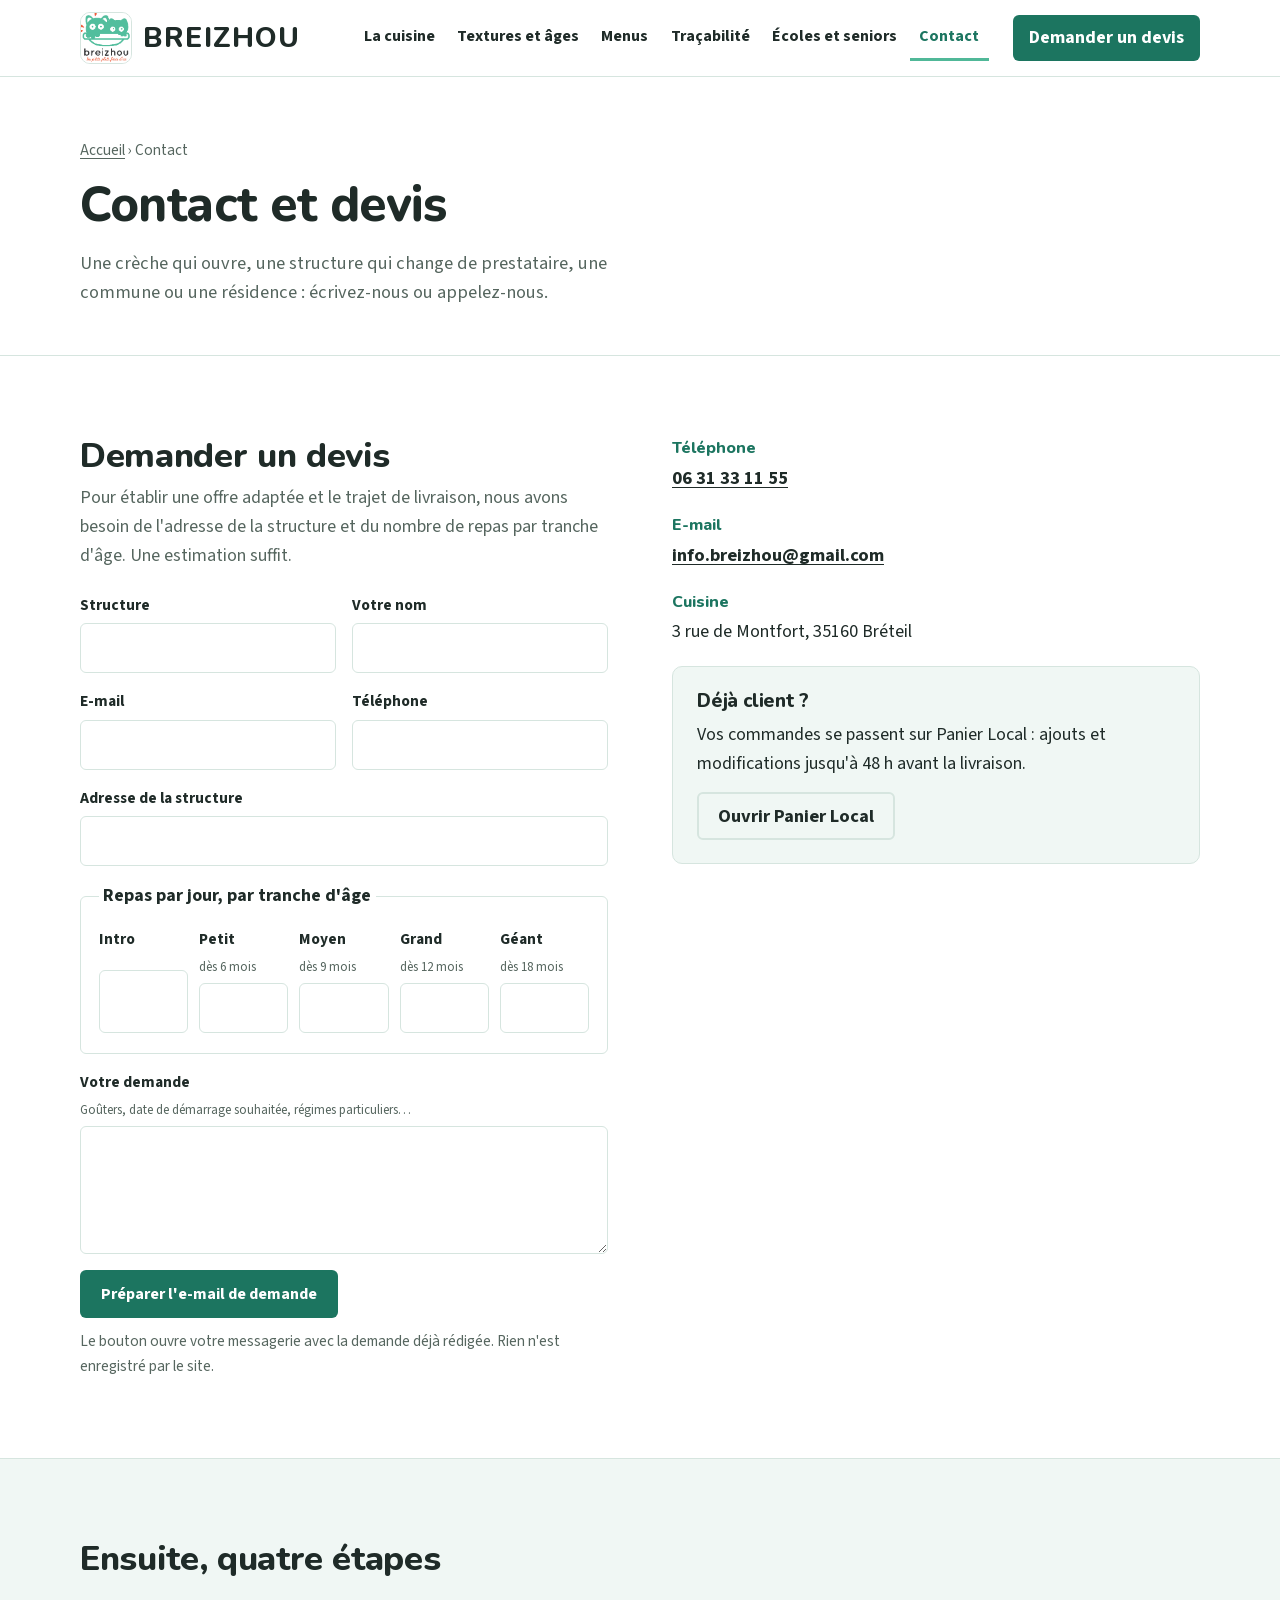
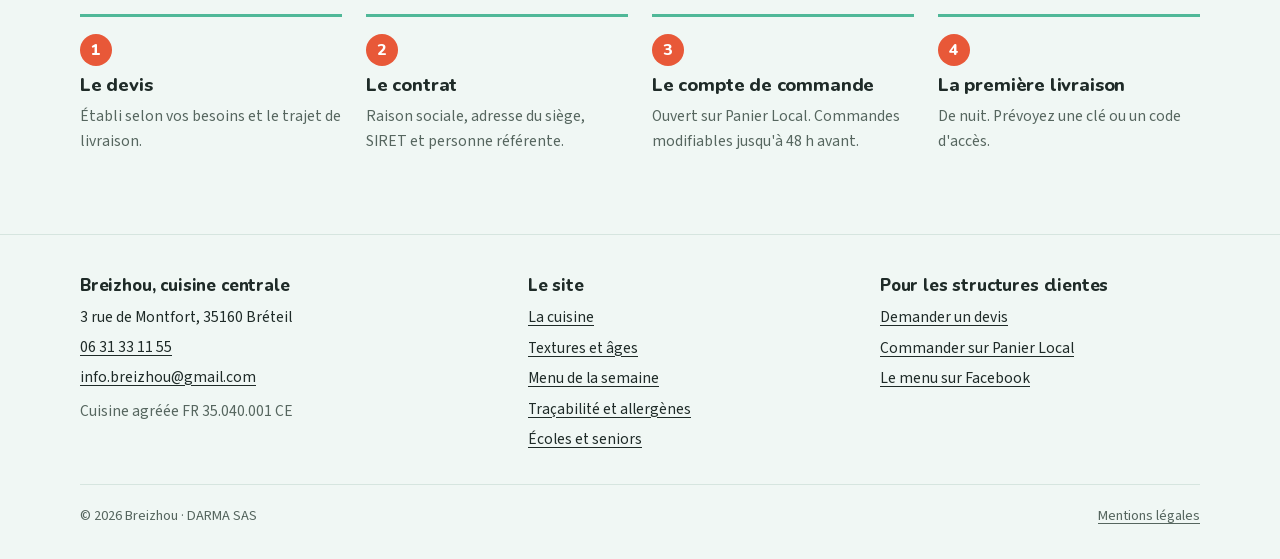
==== contact/index.html @ 09c0223a "Refonte : onglets toujours visibles sur téléphone, aucun lien qui fait défiler la page Consignes de " ====
<!doctype html>
<html lang="fr">
<head>
<meta charset="utf-8">
<meta name="viewport" content="width=device-width, initial-scale=1">
<title>Contact et devis — Breizhou</title>
<meta name="description" content="Demander un devis pour une crèche, une école ou une résidence : 06 31 33 11 55, info.breizhou@gmail.com. Commandes sur Panier Local, jusqu'à 48 h avant la livraison.">
<link rel="canonical" href="https://breizhou.fr/contact/">
<meta property="og:type" content="website">
<meta property="og:site_name" content="Breizhou">
<meta property="og:title" content="Contact et devis — Breizhou">
<meta property="og:description" content="Demander un devis pour une crèche, une école ou une résidence : 06 31 33 11 55, info.breizhou@gmail.com. Commandes sur Panier Local, jusqu'à 48 h avant la livraison.">
<meta property="og:url" content="https://breizhou.fr/contact/">
<meta property="og:locale" content="fr_FR">
<meta name="theme-color" content="#1C7560">
<link rel="icon" href="/assets/logo-breizhou.png">
<link rel="preload" href="/assets/polices/sourcesans3.woff2" as="font" type="font/woff2" crossorigin>
<link rel="preload" href="/assets/polices/nunito.woff2" as="font" type="font/woff2" crossorigin>
<link rel="stylesheet" href="/assets/polices/polices.css">
<link rel="stylesheet" href="/assets/site.css">
<script>document.documentElement.classList.add('js')</script>
<script src="/assets/site.js" defer></script>
</head>
<body>
<a class="lien-evitement" href="#contenu">Aller au contenu</a>

<header class="site-header">
  <div class="wrap nav">
    <a class="marque" href="/" aria-label="Breizhou, accueil">
      <img src="/assets/logo-breizhou.png" width="52" height="52" alt="">
      <span>Breizhou</span>
    </a>
    <nav class="menu-nav" id="menu" aria-label="Pages du site">
      <ul>
          <li class="nav-accueil"><a href="/">Accueil</a></li>
          <li><a href="/la-cuisine/">La cuisine</a></li>
          <li><a href="/textures/">Textures et âges</a></li>
          <li><a href="/menus/">Menus</a></li>
          <li><a href="/tracabilite/">Traçabilité</a></li>
          <li><a href="/ecoles-seniors/">Écoles et seniors</a></li>
          <li><a href="/contact/" aria-current="page">Contact</a></li>
      </ul>
    </nav>
    <a class="btn-devis" href="/contact/">Demander un devis</a>
  </div>
</header>

<main id="contenu" tabindex="-1">
<section class="ouverture-page">
  <div class="wrap">
    <p class="fil"><a href="/">Accueil</a> › Contact</p>
    <h1>Contact et devis</h1>
    <p class="chapeau">Une crèche qui ouvre, une structure qui change de prestataire, une commune ou une résidence : écrivez-nous ou appelez-nous.</p>
  </div>
</section>

<section class="section">
  <div class="wrap">
    <div class="deux-col">
      <div>
        <h2>Demander un devis</h2>
        <p class="doux" style="margin:.5rem 0 1.4rem">Pour établir une offre adaptée et le trajet de livraison, nous avons besoin de l'adresse de la structure et du nombre de repas par tranche d'âge. Une estimation suffit.</p>
        <form class="devis" id="form-devis" novalidate>
          <div class="champs-form">
            <label>Structure<input name="structure" autocomplete="organization" required></label>
            <label>Votre nom<input name="nom" autocomplete="name" required></label>
            <label>E-mail<input name="email" type="email" autocomplete="email" required></label>
            <label>Téléphone<input name="tel" type="tel" autocomplete="tel"></label>
          </div>
          <label>Adresse de la structure<input name="adresse" autocomplete="street-address"></label>
          <fieldset>
            <legend>Repas par jour, par tranche d'âge</legend>
            <div class="ages">
              <label>Intro<input name="intro" inputmode="numeric"></label>
              <label>Petit<small>dès 6 mois</small><input name="petit" inputmode="numeric"></label>
              <label>Moyen<small>dès 9 mois</small><input name="moyen" inputmode="numeric"></label>
              <label>Grand<small>dès 12 mois</small><input name="grand" inputmode="numeric"></label>
              <label>Géant<small>dès 18 mois</small><input name="geant" inputmode="numeric"></label>
            </div>
          </fieldset>
          <label>Votre demande<small>Goûters, date de démarrage souhaitée, régimes particuliers…</small><textarea name="message"></textarea></label>
          <div>
            <button class="btn btn-plein" type="submit">Préparer l'e-mail de demande</button>
            <p class="note" id="note-devis" style="margin-top:.7rem">Le bouton ouvre votre messagerie avec la demande déjà rédigée. Rien n'est enregistré par le site.</p>
          </div>
        </form>
      </div>
      <div class="coordonnees">
        <div><b>Téléphone</b><a href="tel:+33631331155">06 31 33 11 55</a></div>
        <div><b>E-mail</b><a href="mailto:info.breizhou@gmail.com">info.breizhou@gmail.com</a></div>
        <div><b>Cuisine</b><span>3 rue de Montfort, 35160 Bréteil</span></div>
        <div class="encadre">
          <h2 style="font-size:1.2rem">Déjà client ?</h2>
          <p>Vos commandes se passent sur Panier Local : ajouts et modifications jusqu'à 48 h avant la livraison.</p>
          <p style="margin-top:.8rem"><a class="btn btn-trait" href="https://breizhou.panierlocal.org/" rel="noopener">Ouvrir Panier Local</a></p>
        </div>
      </div>
    </div>
  </div>
</section>

<section class="section section-teinte">
  <div class="wrap">
    <div class="tete-section">
      <h2>Ensuite, quatre étapes</h2>
    </div>
    <ol class="etapes">
      <li><h3>Le devis</h3><p>Établi selon vos besoins et le trajet de livraison.</p></li>
      <li><h3>Le contrat</h3><p>Raison sociale, adresse du siège, SIRET et personne référente.</p></li>
      <li><h3>Le compte de commande</h3><p>Ouvert sur Panier Local. Commandes modifiables jusqu'à 48 h avant.</p></li>
      <li><h3>La première livraison</h3><p>De nuit. Prévoyez une clé ou un code d'accès.</p></li>
    </ol>
  </div>
</section>

<script>
  document.getElementById('form-devis').addEventListener('submit', function (e) {
    e.preventDefault();
    var f = new FormData(this), l = [];
    var champs = [['structure', 'Structure'], ['nom', 'Nom'], ['email', 'E-mail'], ['tel', 'Téléphone'], ['adresse', 'Adresse']];
    champs.forEach(function (c) { if (f.get(c[0])) l.push(c[1] + ' : ' + f.get(c[0])); });
    var ages = [['intro', 'Intro'], ['petit', 'Petit'], ['moyen', 'Moyen'], ['grand', 'Grand'], ['geant', 'Géant']]
      .filter(function (a) { return f.get(a[0]); }).map(function (a) { return a[1] + ' ' + f.get(a[0]); });
    if (ages.length) l.push('Repas par jour : ' + ages.join(', '));
    if (f.get('message')) l.push('', f.get('message'));
    var sujet = 'Demande de devis' + (f.get('structure') ? ' : ' + f.get('structure') : '');
    location.href = 'mailto:info.breizhou@gmail.com?subject=' + encodeURIComponent(sujet) + '&body=' + encodeURIComponent(l.join('\n'));
    document.getElementById('note-devis').textContent = 'Votre messagerie s’ouvre. Si rien ne se passe, écrivez à info.breizhou@gmail.com.';
  });
</script>
</main>

<footer class="site-footer">
  <div class="wrap">
    <div class="pied-grille">
      <div>
        <h2>Breizhou, cuisine centrale</h2>
        <address>
          <span>3 rue de Montfort, 35160 Bréteil</span>
          <a href="tel:+33631331155">06 31 33 11 55</a>
          <a href="mailto:info.breizhou@gmail.com">info.breizhou@gmail.com</a>
        </address>
        <p class="doux" style="margin-top:.6rem">Cuisine agréée FR 35.040.001 CE</p>
      </div>
      <div>
        <h2>Le site</h2>
        <ul>
          <li><a href="/la-cuisine/">La cuisine</a></li>
          <li><a href="/textures/">Textures et âges</a></li>
          <li><a href="/menus/">Menu de la semaine</a></li>
          <li><a href="/tracabilite/">Traçabilité et allergènes</a></li>
          <li><a href="/ecoles-seniors/">Écoles et seniors</a></li>
        </ul>
      </div>
      <div>
        <h2>Pour les structures clientes</h2>
        <ul>
          <li><a href="/contact/">Demander un devis</a></li>
          <li><a href="https://breizhou.panierlocal.org/" rel="noopener">Commander sur Panier Local</a></li>
          <li><a href="https://www.facebook.com/BBbreizhou/" rel="noopener">Le menu sur Facebook</a></li>
        </ul>
      </div>
    </div>
    <div class="pied-bas">
      <p>© 2026 Breizhou · DARMA SAS</p>
      <p><a href="/mentions-legales/">Mentions légales</a></p>
    </div>
  </div>
</footer>
</body>
</html>
---- assets/polices/polices.css ----
/* Polices hébergées sur le site (sous-ensemble latin, polices variables) : Source Sans 3 et Nunito, licence SIL Open Font License. Aucun appel à Google au chargement des pages. */
@font-face{font-family:'Source Sans 3';font-style:normal;font-weight:400 700;font-display:swap;src:url(/assets/polices/sourcesans3.woff2) format('woff2');unicode-range:U+0000-00FF, U+0131, U+0152-0153, U+02BB-02BC, U+02C6, U+02DA, U+02DC, U+0304, U+0308, U+0329, U+2000-206F, U+20AC, U+2122, U+2191, U+2193, U+2212, U+2215, U+FEFF, U+FFFD}
@font-face{font-family:'Source Sans 3';font-style:italic;font-weight:400;font-display:swap;src:url(/assets/polices/sourcesans3-italique.woff2) format('woff2');unicode-range:U+0000-00FF, U+0131, U+0152-0153, U+02BB-02BC, U+02C6, U+02DA, U+02DC, U+0304, U+0308, U+0329, U+2000-206F, U+20AC, U+2122, U+2191, U+2193, U+2212, U+2215, U+FEFF, U+FFFD}
@font-face{font-family:'Nunito';font-style:normal;font-weight:700 800;font-display:swap;src:url(/assets/polices/nunito.woff2) format('woff2');unicode-range:U+0000-00FF, U+0131, U+0152-0153, U+02BB-02BC, U+02C6, U+02DA, U+02DC, U+0304, U+0308, U+0329, U+2000-206F, U+20AC, U+2122, U+2191, U+2193, U+2212, U+2215, U+FEFF, U+FFFD}
---- assets/site.css ----
/* breizhou.fr — feuille commune à toutes les pages.
   Couleurs relevées sur le logo : menthe #50B898, anthracite #383838, orange #E85838.
   Titres : Nunito (terminaisons rondes, comme le nom du logo). Texte : Source Sans 3, sobre et
   très lisible (zéros non barrés, utile pour dates et téléphones). */

:root{
  --fond:#FFFFFF;
  --surface:#F0F7F4;
  --surface-2:#E1F1EA;
  --encre:#1F2B28;
  --doux:#56665F;
  --trait:#D6E5DF;
  --menthe:#50B898;
  --menthe-fonce:#1C7560;
  --orange:#E85838;
  --orange-fonce:#B5401F;
  --bouton-fond:#1C7560;
  --bouton-texte:#FFFFFF;
  --bouton-survol:#155C4B;
  --etiquette:#FFFFFF;
  --ombre:0 14px 32px -20px rgba(20,45,38,.45);
  --titre:"Nunito","Trebuchet MS","Segoe UI",sans-serif;
  --texte:"Source Sans 3","Source Sans Pro",-apple-system,"Segoe UI",Roboto,Arial,sans-serif;
  --r:6px;
  --large:1120px;
}
@media (prefers-color-scheme:dark){
  :root:not([data-theme="light"]){
    --fond:#111917;
    --surface:#172320;
    --surface-2:#1E2D28;
    --encre:#E6EFEB;
    --doux:#A2B4AD;
    --trait:#2A3A35;
    --menthe:#50B898;
    --menthe-fonce:#7FD5B9;
    --orange:#F07A5C;
    --orange-fonce:#F49A80;
    --bouton-fond:#50B898;
    --bouton-texte:#0C1915;
    --bouton-survol:#6CC9AB;
    --etiquette:#FBFBF8;
    --ombre:0 14px 32px -20px rgba(0,0,0,.8);
  }
}
:root[data-theme="dark"]{
  --fond:#111917;
  --surface:#172320;
  --surface-2:#1E2D28;
  --encre:#E6EFEB;
  --doux:#A2B4AD;
  --trait:#2A3A35;
  --menthe:#50B898;
  --menthe-fonce:#7FD5B9;
  --orange:#F07A5C;
  --orange-fonce:#F49A80;
  --bouton-fond:#50B898;
  --bouton-texte:#0C1915;
  --bouton-survol:#6CC9AB;
  --etiquette:#FBFBF8;
  --ombre:0 14px 32px -20px rgba(0,0,0,.8);
}

/* ---------- base ---------- */
*,*::before,*::after{box-sizing:border-box}
html{-webkit-text-size-adjust:100%}
body{margin:0;background:var(--fond);color:var(--encre);font-family:var(--texte);font-size:1.125rem;line-height:1.6}
img{max-width:100%;display:block}
a{color:var(--menthe-fonce);text-underline-offset:.18em;text-decoration-thickness:1px}
a:hover{text-decoration-thickness:2px}
:focus-visible{outline:3px solid var(--orange);outline-offset:3px;border-radius:3px}
@media (prefers-reduced-motion:reduce){*{transition:none!important;animation:none!important;scroll-behavior:auto!important}}
h1,h2,h3{font-family:var(--titre);font-weight:800;line-height:1.15;letter-spacing:-.01em;margin:0;text-wrap:balance;color:var(--encre)}
h1{font-size:clamp(2rem,4.2vw,3.05rem)}
h2{font-size:clamp(1.55rem,2.8vw,2.15rem)}
h3{font-size:1.2rem}
p{margin:0}
.wrap{width:min(var(--large),calc(100% - 2.5rem));margin-inline:auto}
.prose{max-width:64ch}
.prose > * + *{margin-top:1em}
.doux{color:var(--doux)}
.sr{position:absolute;width:1px;height:1px;overflow:hidden;clip:rect(0 0 0 0);white-space:nowrap}
.lien-evitement{position:absolute;left:1rem;top:-3rem;background:var(--encre);color:var(--fond);padding:.5rem .8rem;border-radius:var(--r);z-index:30}
.lien-evitement:focus{top:.6rem}

/* ---------- boutons : angles doux, pas de pilule ---------- */
.btn{display:inline-flex;align-items:center;justify-content:center;gap:.5rem;min-height:48px;padding:.7rem 1.2rem;border-radius:var(--r);font-family:var(--texte);font-weight:700;font-size:1rem;line-height:1.2;text-decoration:none;border:2px solid transparent;cursor:pointer;transition:background .15s ease,border-color .15s ease}
.btn-plein{background:var(--bouton-fond);color:var(--bouton-texte)}
.btn-plein:hover{background:var(--bouton-survol)}
.btn-trait{background:transparent;color:var(--encre);border-color:var(--trait)}
.btn-trait:hover{border-color:var(--encre)}
.actions{display:flex;flex-wrap:wrap;gap:.8rem}

/* ---------- en-tête ---------- */
.site-header{position:sticky;top:0;z-index:20;background:var(--fond);border-bottom:1px solid var(--trait)}
.nav{display:flex;align-items:center;gap:1.5rem;min-height:76px}
.marque{display:flex;align-items:center;gap:.7rem;text-decoration:none;color:var(--encre);flex-shrink:0}
.marque img{width:52px;height:52px;border-radius:10px;background:#fff;border:1px solid var(--trait)}
.marque span{font-family:var(--titre);font-weight:800;font-size:1.75rem;letter-spacing:.04em;text-transform:uppercase}
.menu-nav{margin-left:auto;min-width:0}
.menu-nav ul{list-style:none;margin:0;padding:0;display:flex;align-items:center;gap:.2rem}
.menu-nav a{display:block;padding:.55rem .6rem;text-decoration:none;color:var(--encre);font-weight:700;font-size:1rem;border-bottom:3px solid transparent;white-space:nowrap}
.menu-nav a:hover{color:var(--menthe-fonce)}
.menu-nav a[aria-current="page"]{color:var(--menthe-fonce);border-bottom-color:var(--menthe)}
.menu-nav .nav-accueil{display:none}
.btn-devis{flex-shrink:0;display:inline-flex;align-items:center;min-height:44px;padding:.55rem 1rem;border-radius:var(--r);background:var(--bouton-fond);color:var(--bouton-texte);font-weight:700;text-decoration:none;white-space:nowrap}
.btn-devis:hover{background:var(--bouton-survol)}

/* Téléphone et tablette : onglets toujours visibles sous l'en-tête, qu'on fait glisser du doigt
   (consigne de Gaëtan, 27/09). Pas de bouton « Menu », pas de panneau qui s'ouvre. */
@media (max-width:1180px){
  .nav{display:grid;grid-template-columns:minmax(0,1fr) auto;justify-content:space-between;align-items:center;gap:0 .8rem;min-height:0;padding-top:.6rem}
  .marque{gap:.5rem;min-width:0}
  .marque img{width:40px;height:40px}
  .marque span{font-size:clamp(1.1rem,5.2vw,1.45rem)}
  .btn-devis{justify-self:end;min-height:40px;padding:.4rem .7rem;font-size:clamp(.85rem,3.9vw,.95rem)}
  .menu-nav{grid-column:1/-1;grid-row:2;margin:.5rem 0 0;position:relative;contain:inline-size}
  .menu-nav ul{gap:0;overflow-x:auto;overscroll-behavior-x:contain;scroll-snap-type:x proximity;scrollbar-width:none;-webkit-overflow-scrolling:touch;margin:0 -1.25rem;padding:0 1.25rem;
    -webkit-mask-image:linear-gradient(90deg,transparent 0,#000 1.25rem,#000 calc(100% - 2.5rem),transparent 100%);mask-image:linear-gradient(90deg,transparent 0,#000 1.25rem,#000 calc(100% - 2.5rem),transparent 100%)}
  .menu-nav ul::-webkit-scrollbar{display:none}
  .menu-nav li{scroll-snap-align:start;flex-shrink:0}
  .menu-nav .nav-accueil{display:block}
  .menu-nav a{padding:.7rem .85rem .6rem;font-size:1rem}
  .menu-nav a[aria-current="page"]{background:var(--surface-2);border-radius:var(--r) var(--r) 0 0}
}
@media (max-width:340px){
  .marque span{display:none}
}

/* ---------- sections ---------- */
main{display:block}
.section{padding-block:clamp(3rem,6.5vw,5rem)}
.section + .section{border-top:1px solid var(--trait)}
.section-teinte{background:var(--surface)}
.tete-section{display:grid;gap:.8rem;margin-bottom:2.2rem;max-width:66ch}
.tete-section p{color:var(--doux);font-size:1.1rem}
.chapeau{font-size:1.15rem;color:var(--doux);max-width:60ch}

/* ---------- ouverture de page ---------- */
.ouverture{padding-block:clamp(2.6rem,6vw,4.5rem) clamp(2.4rem,5vw,3.8rem)}
.ouverture-grille{display:grid;grid-template-columns:minmax(0,1.1fr) minmax(0,.9fr);gap:clamp(2rem,5vw,4rem);align-items:center}
@media (max-width:900px){.ouverture-grille{grid-template-columns:minmax(0,1fr)}}
.ouverture h1 + p{margin-top:1.1rem}
.ouverture .actions{margin-top:1.8rem}
.fil{font-size:.95rem;color:var(--doux);margin-bottom:.9rem}
.fil a{color:var(--doux)}

/* ---------- l'essentiel (fiche pratique) ---------- */
.essentiel{background:var(--surface);border-block:1px solid var(--trait)}
.essentiel dl{margin:0;display:grid;grid-template-columns:repeat(5,1fr)}
.essentiel dl > div{padding:1.5rem 1.3rem 1.6rem;border-left:1px solid var(--trait)}
.essentiel dl > div:first-child{border-left:0;padding-left:0}
.essentiel dt{font-family:var(--titre);font-weight:800;font-size:1.1rem;color:var(--menthe-fonce);margin-bottom:.35rem}
.essentiel dd{margin:0;font-size:.98rem;line-height:1.5}
@media (max-width:1000px){
  .essentiel dl{grid-template-columns:repeat(2,1fr)}
  .essentiel dl > div{border-left:0;border-top:1px solid var(--trait);padding-left:0;padding-right:1.2rem}
  .essentiel dl > div:nth-child(-n+2){border-top:0}
}
@media (max-width:560px){
  .essentiel dl{grid-template-columns:1fr}
  .essentiel dl > div:nth-child(2){border-top:1px solid var(--trait)}
}

/* ---------- étapes (une vraie suite : l'ordre compte) ---------- */
.etapes{list-style:none;margin:0;padding:0;display:grid;grid-template-columns:repeat(4,1fr);gap:1.5rem;counter-reset:etape}
@media (max-width:980px){.etapes{grid-template-columns:repeat(2,1fr)}}
@media (max-width:560px){.etapes{grid-template-columns:1fr}}
.etapes li{counter-increment:etape;display:grid;gap:.5rem;align-content:start;padding-top:1.1rem;border-top:3px solid var(--menthe)}
.etapes li::before{content:counter(etape);font-family:var(--titre);font-weight:800;font-size:1rem;width:2rem;height:2rem;display:grid;place-items:center;border-radius:50%;background:var(--orange);color:#fff}
.etapes h3{font-size:1.15rem}
.etapes p{color:var(--doux);font-size:.98rem}
.apres-etapes{margin-top:2rem}

/* ---------- étiquette de traçabilité (66,05 × 36 mm) ----------
   Les tailles de texte suivent la largeur de l'étiquette (unités cqi) : elle garde ses
   proportions réelles quelle que soit la place qu'on lui donne. */
.etiquette-scene{display:grid;justify-items:center;gap:.9rem;margin:0;min-width:0}
.etiquette-scene figcaption{font-size:.95rem;color:var(--doux);text-align:center;max-width:40ch}
.etiquette{container-type:inline-size;width:100%;max-width:560px;aspect-ratio:66.05/36;background:var(--etiquette);color:#161616;border:1px solid #cfc9bd;border-radius:3px;box-shadow:var(--ombre);padding:3.2% 3.8%;display:grid;grid-template-rows:auto 1fr auto;font-family:var(--texte);font-variant-numeric:tabular-nums;line-height:1.28}
.etiquette .e-client{font-weight:700;font-size:3.3cqi;color:#1D4ED8}
.etiquette .e-plat{font-weight:700;font-size:4.9cqi;line-height:1.15;margin-top:.6cqi}
.etiquette .e-ligne{font-size:3.3cqi;margin-top:1cqi}
.etiquette .e-ligne b{color:#B91C1C}
.etiquette .e-pied{display:grid;grid-template-columns:1fr auto;align-items:end;gap:2.5cqi;font-size:3.1cqi}
.etiquette .e-estampille{border:.45cqi solid #161616;border-radius:50%;padding:1cqi 2.8cqi;font-size:2.7cqi;font-weight:700;text-align:center;line-height:1.1;white-space:nowrap}

/* ---------- photos : emplacement neutre tant que la vraie photo n'est pas déposée ---------- */
.photo{margin:0;border-radius:10px;overflow:hidden;background:var(--surface-2);aspect-ratio:4/3}
.photo img{width:100%;height:100%;object-fit:cover}
.photo-attente{display:grid;place-items:end start;padding:1rem 1.1rem;border:1px dashed var(--trait);background:repeating-linear-gradient(135deg,var(--surface) 0 14px,var(--surface-2) 14px 28px)}
.photo-attente span{font-size:.9rem;color:var(--doux);background:var(--fond);border-radius:4px;padding:.25rem .55rem}
.photo.large{aspect-ratio:16/9}
.photo.carree{aspect-ratio:1}

/* ---------- haut de l'accueil : photo de la cuisine + étiquette posée dessus ---------- */
.visuel{position:relative;padding-bottom:22%}
.visuel .photo{aspect-ratio:5/4}
.visuel .etiquette-scene{position:absolute;left:-6%;right:6%;bottom:0}
.visuel .etiquette-scene figcaption{display:none}
.visuel-legende{margin-top:.9rem;font-size:.95rem;color:var(--doux)}
@media (max-width:900px){
  .visuel{padding-bottom:0}
  .visuel .etiquette-scene{position:relative;left:auto;right:auto;margin:-18% 4% 0}
}

/* ---------- encart menu (accueil) ---------- */
.encart-menu{display:grid;grid-template-columns:.8fr 1.2fr;border:1px solid var(--trait);border-radius:10px;overflow:hidden;background:var(--fond)}
@media (max-width:820px){.encart-menu{grid-template-columns:1fr}}
.encart-menu .em-date{background:var(--surface-2);padding:1.6rem 1.7rem;display:grid;align-content:space-between;gap:1.2rem}
.encart-menu .em-jour{font-family:var(--titre);font-weight:800;font-size:clamp(1.5rem,2.6vw,2rem);line-height:1.1;color:var(--encre)}
.encart-menu .em-sous{font-size:.95rem;color:var(--doux)}
.encart-menu .em-plats{padding:1.6rem 1.7rem;display:grid;gap:.6rem;align-content:start}
.encart-menu .em-plats h3{font-size:1rem;color:var(--doux);font-family:var(--texte);font-weight:700}
.encart-menu ul{margin:0;padding:0;list-style:none;display:grid;gap:.35rem;font-family:var(--titre);font-weight:700;font-size:1.12rem}
.encart-menu .em-lien{margin-top:.8rem}
.veggie{display:inline-block;vertical-align:middle;font-family:var(--texte);font-size:.78rem;font-weight:700;background:var(--menthe);color:#0C1915;border-radius:4px;padding:.12rem .45rem;margin-left:.45rem;letter-spacing:0}

/* ---------- liste de garanties ---------- */
.garanties{list-style:none;margin:0;padding:0;display:grid;grid-template-columns:repeat(2,1fr);gap:1.4rem 2.5rem}
@media (max-width:760px){.garanties{grid-template-columns:1fr}}
.garanties li{display:grid;grid-template-columns:auto 1fr;gap:.9rem;align-items:start}
.garanties li::before{content:"";width:11px;height:11px;margin-top:.5rem;border-radius:2px;background:var(--menthe)}
.garanties b{display:block;font-family:var(--titre);font-weight:800;font-size:1.1rem;margin-bottom:.15rem}
.garanties span{color:var(--doux)}

/* ---------- renvois vers les autres pages ---------- */
.renvois{display:grid;grid-template-columns:repeat(3,1fr);border-top:1px solid var(--trait)}
@media (max-width:820px){.renvois{grid-template-columns:1fr}}
.renvois a{display:grid;gap:.4rem;padding:1.4rem 1.4rem 1.5rem 0;text-decoration:none;color:var(--encre);border-bottom:1px solid var(--trait)}
.renvois a + a{padding-left:1.4rem;border-left:1px solid var(--trait)}
@media (max-width:820px){.renvois a + a{padding-left:0;border-left:0}}
.renvois b{font-family:var(--titre);font-weight:800;font-size:1.2rem;color:var(--menthe-fonce)}
.renvois span{color:var(--doux);font-size:.98rem}
.renvois a:hover b{text-decoration:underline;text-underline-offset:.18em}

/* ---------- pied de page ---------- */
.site-footer{background:var(--surface);border-top:1px solid var(--trait);padding-block:2.6rem 2rem;font-size:.97rem}
.pied-grille{display:grid;grid-template-columns:1.3fr 1fr 1fr;gap:2rem}
@media (max-width:820px){.pied-grille{grid-template-columns:1fr}}
.site-footer h2{font-size:1.05rem;margin-bottom:.6rem}
.site-footer ul{list-style:none;margin:0;padding:0;display:grid;gap:.35rem}
.site-footer a{color:var(--encre)}
.site-footer address{font-style:normal;display:grid;gap:.3rem}
.pied-bas{margin-top:2rem;padding-top:1.2rem;border-top:1px solid var(--trait);display:flex;flex-wrap:wrap;justify-content:space-between;gap:.8rem;color:var(--doux);font-size:.9rem}
.pied-bas a{color:var(--doux)}

/* ================= pages intérieures ================= */
.ouverture-page{padding-block:clamp(2.4rem,5vw,3.8rem) clamp(2rem,4vw,3rem);border-bottom:1px solid var(--trait)}
.ouverture-page h1 + p{margin-top:1rem}
.ouverture-page .ouverture-grille{align-items:start}
.deux-col{display:grid;grid-template-columns:minmax(0,1fr) minmax(0,1fr);gap:clamp(2rem,5vw,4rem);align-items:start}
.deux-col.inverse > :first-child{order:2}
@media (max-width:860px){.deux-col{grid-template-columns:minmax(0,1fr)}.deux-col.inverse > :first-child{order:0}}
.bloc + .bloc{margin-top:clamp(2.5rem,5vw,4rem)}
.deux-col > .bloc + .bloc{margin-top:0}
@media (max-width:860px){.deux-col > .bloc + .bloc{margin-top:clamp(2rem,5vw,3rem)}}
.bloc h2{margin-bottom:.9rem}
.liste-simple{margin:1rem 0 0;padding-left:1.2rem;display:grid;gap:.45rem}
.note{font-size:.95rem;color:var(--doux)}
.encadre{background:var(--surface);border:1px solid var(--trait);border-radius:10px;padding:1.4rem 1.5rem}
.encadre h2,.encadre h3{margin-bottom:.6rem}

/* ---------- textures : des cercles (demande de Gaëtan, 09/09) ---------- */
.textures{list-style:none;margin:0;padding:0;display:grid;grid-template-columns:repeat(5,minmax(0,1fr));gap:1.2rem;align-items:start}
@media (max-width:1100px){.textures{grid-template-columns:repeat(3,minmax(0,1fr))}}
@media (max-width:680px){.textures{grid-template-columns:repeat(2,minmax(0,1fr));gap:.8rem}}
.tex{aspect-ratio:1;border-radius:50%;padding:12% 10%;display:flex;flex-direction:column;align-items:center;justify-content:center;gap:.3rem;text-align:center;background:var(--surface);border:1px solid var(--trait)}
.tex:nth-child(even){background:var(--surface-2)}
.tex .age{font-size:.9rem;font-weight:700;color:var(--orange-fonce)}
.tex h3{font-size:1.3rem;color:var(--menthe-fonce)}
.tex p{font-size:.9rem;line-height:1.3;color:var(--doux)}
@media (max-width:680px){.tex p{display:none}.tex h3{font-size:1.1rem}}
.textures-detail{display:grid;gap:0;margin-top:2.5rem;border-top:1px solid var(--trait)}
.textures-detail > div{display:grid;grid-template-columns:12rem minmax(0,1fr) minmax(0,1fr);gap:1.5rem;padding:1.3rem 0;border-bottom:1px solid var(--trait)}
@media (max-width:820px){.textures-detail > div{grid-template-columns:minmax(0,1fr);gap:.5rem}}
.textures-detail h3{font-size:1.15rem}
.textures-detail h3 small{display:block;font-family:var(--texte);font-weight:400;font-size:.95rem;color:var(--doux);margin-top:.15rem}
.textures-detail .exemple{font-size:.97rem}
.textures-detail .exemple b{display:block;font-size:.85rem;color:var(--doux);font-weight:600;margin-bottom:.2rem}

/* ---------- page Menus ---------- */
.jour{display:grid;grid-template-columns:minmax(0,.8fr) minmax(0,1.2fr);border:1px solid var(--trait);border-radius:10px;overflow:hidden;background:var(--fond)}
@media (max-width:820px){.jour{grid-template-columns:minmax(0,1fr)}}
.jour-date{background:var(--surface-2);padding:clamp(1.5rem,3vw,2.2rem);display:grid;align-content:space-between;gap:1.4rem}
.jour-date .jd,.jour-vide .jd{font-family:var(--titre);font-weight:800;font-size:clamp(1.8rem,3.6vw,2.6rem);line-height:1.08;color:var(--encre);text-wrap:balance}
.jour-date .jt,.jour-vide .jt{font-size:.97rem;color:var(--doux)}
.jour-date .jt b{color:var(--encre)}
.jour-vide{grid-column:1/-1;padding:clamp(1.6rem,3vw,2.4rem);display:grid;gap:.6rem;background:var(--surface-2)}
.jour-list{margin:0;padding:clamp(1.5rem,3vw,2.2rem);display:grid;gap:.85rem}
.jour-list > div{display:grid;grid-template-columns:8.5rem minmax(0,1fr);gap:1rem;align-items:start;padding-bottom:.85rem;border-bottom:1px solid var(--trait)}
.jour-list > div:last-child{border-bottom:0;padding-bottom:0}
.jour-list dt{font-family:var(--titre);font-weight:800;font-size:1rem;color:var(--menthe-fonce)}
.jour-list dt small,table.menu tbody th small{display:block;font-family:var(--texte);font-weight:400;font-size:.85rem;color:var(--doux);margin-top:.1rem}
.jour-list dd{margin:0;font-size:1.05rem;line-height:1.5}
.mention{display:block;font-style:italic;font-size:.88rem;color:var(--doux);margin-top:.15rem}
.sem-head{margin-top:3rem;margin-bottom:1.1rem;display:grid;gap:.4rem}
.sem-head p{color:var(--doux);max-width:70ch}
.menu-wrap{overflow-x:auto;border:1px solid var(--trait);border-radius:10px;background:var(--fond)}
table.menu{border-collapse:collapse;width:100%;min-width:820px;font-size:.95rem}
table.menu th,table.menu td{padding:.8rem .9rem;text-align:left;vertical-align:top;border-bottom:1px solid var(--trait);line-height:1.45}
table.menu td + td,table.menu th + th{border-left:1px solid var(--trait)}
table.menu thead th{font-family:var(--titre);font-weight:800;font-size:1.05rem;background:var(--surface);border-bottom:2px solid var(--menthe)}
table.menu tbody th{font-family:var(--titre);font-weight:800;font-size:1rem;width:9.5rem;background:var(--surface)}
table.menu tbody tr:last-child td,table.menu tbody tr:last-child th{border-bottom:0}
table.menu td.today{background:var(--surface-2)}

/* ---------- traçabilité ---------- */
.champs{margin:0;display:grid;gap:0;border-top:1px solid var(--trait)}
.champs > div{display:grid;grid-template-columns:11rem minmax(0,1fr);gap:1rem;padding:.8rem 0;border-bottom:1px solid var(--trait)}
@media (max-width:560px){.champs > div{grid-template-columns:minmax(0,1fr);gap:.2rem}}
.champs dt{font-weight:700}
.champs dd{margin:0;color:var(--doux)}
.allergenes{list-style:none;margin:1rem 0 0;padding:0;display:grid;grid-template-columns:repeat(auto-fill,minmax(11rem,1fr));gap:.5rem}
.allergenes li{padding:.55rem .8rem;border:1px solid var(--trait);border-radius:var(--r);background:var(--fond)}
.regimes{list-style:none;margin:1rem 0 0;padding:0;display:flex;flex-wrap:wrap;gap:.5rem}
.regimes li{padding:.35rem .7rem;border-radius:4px;background:var(--surface-2);font-weight:600;font-size:.97rem}

/* ---------- contact ---------- */
.coordonnees{display:grid;gap:1.2rem}
.coordonnees div b{display:block;font-family:var(--titre);font-weight:800;font-size:1rem;color:var(--menthe-fonce);margin-bottom:.15rem}
.coordonnees a{color:var(--encre);font-weight:700;font-size:1.15rem}
form.devis{display:grid;gap:1rem}
.champs-form{display:grid;grid-template-columns:repeat(2,minmax(0,1fr));gap:1rem}
@media (max-width:620px){.champs-form{grid-template-columns:minmax(0,1fr)}}
.devis label{display:grid;gap:.35rem;font-weight:700;font-size:.97rem}
.devis label small{font-weight:400;color:var(--doux)}
.devis input,.devis textarea{font:inherit;font-size:1rem;padding:.7rem .85rem;border:1.5px solid var(--trait);border-radius:var(--r);background:var(--fond);color:var(--encre);width:100%}
.devis input:hover,.devis textarea:hover{border-color:var(--doux)}
.devis textarea{min-height:8rem;resize:vertical}
.devis fieldset{border:1px solid var(--trait);border-radius:var(--r);padding:1rem 1.1rem 1.2rem;margin:0}
.devis legend{font-weight:700;padding:0 .3rem}
.devis .ages{display:grid;grid-template-columns:repeat(5,minmax(0,1fr));gap:.7rem}
@media (max-width:720px){.devis .ages{grid-template-columns:repeat(2,minmax(0,1fr))}}

/* ---------- mentions légales ---------- */
.legal h2{font-size:1.3rem;margin:2rem 0 .6rem}
.legal dl{margin:0;display:grid;grid-template-columns:14rem minmax(0,1fr);gap:.45rem 1rem}
@media (max-width:620px){.legal dl{grid-template-columns:minmax(0,1fr)}.legal dd{margin-bottom:.5rem}}
.legal dt{font-weight:700}
.legal dd{margin:0}
.a-completer{background:#FFF1C2;color:#5A4300;border-radius:3px;padding:0 .3rem}

/* légende des photos d'illustration */
.photo{position:relative}
.photo figcaption{position:absolute;right:.6rem;top:.6rem;font-size:.8rem;color:#fff;background:rgba(0,0,0,.55);border-radius:3px;padding:.15rem .45rem}
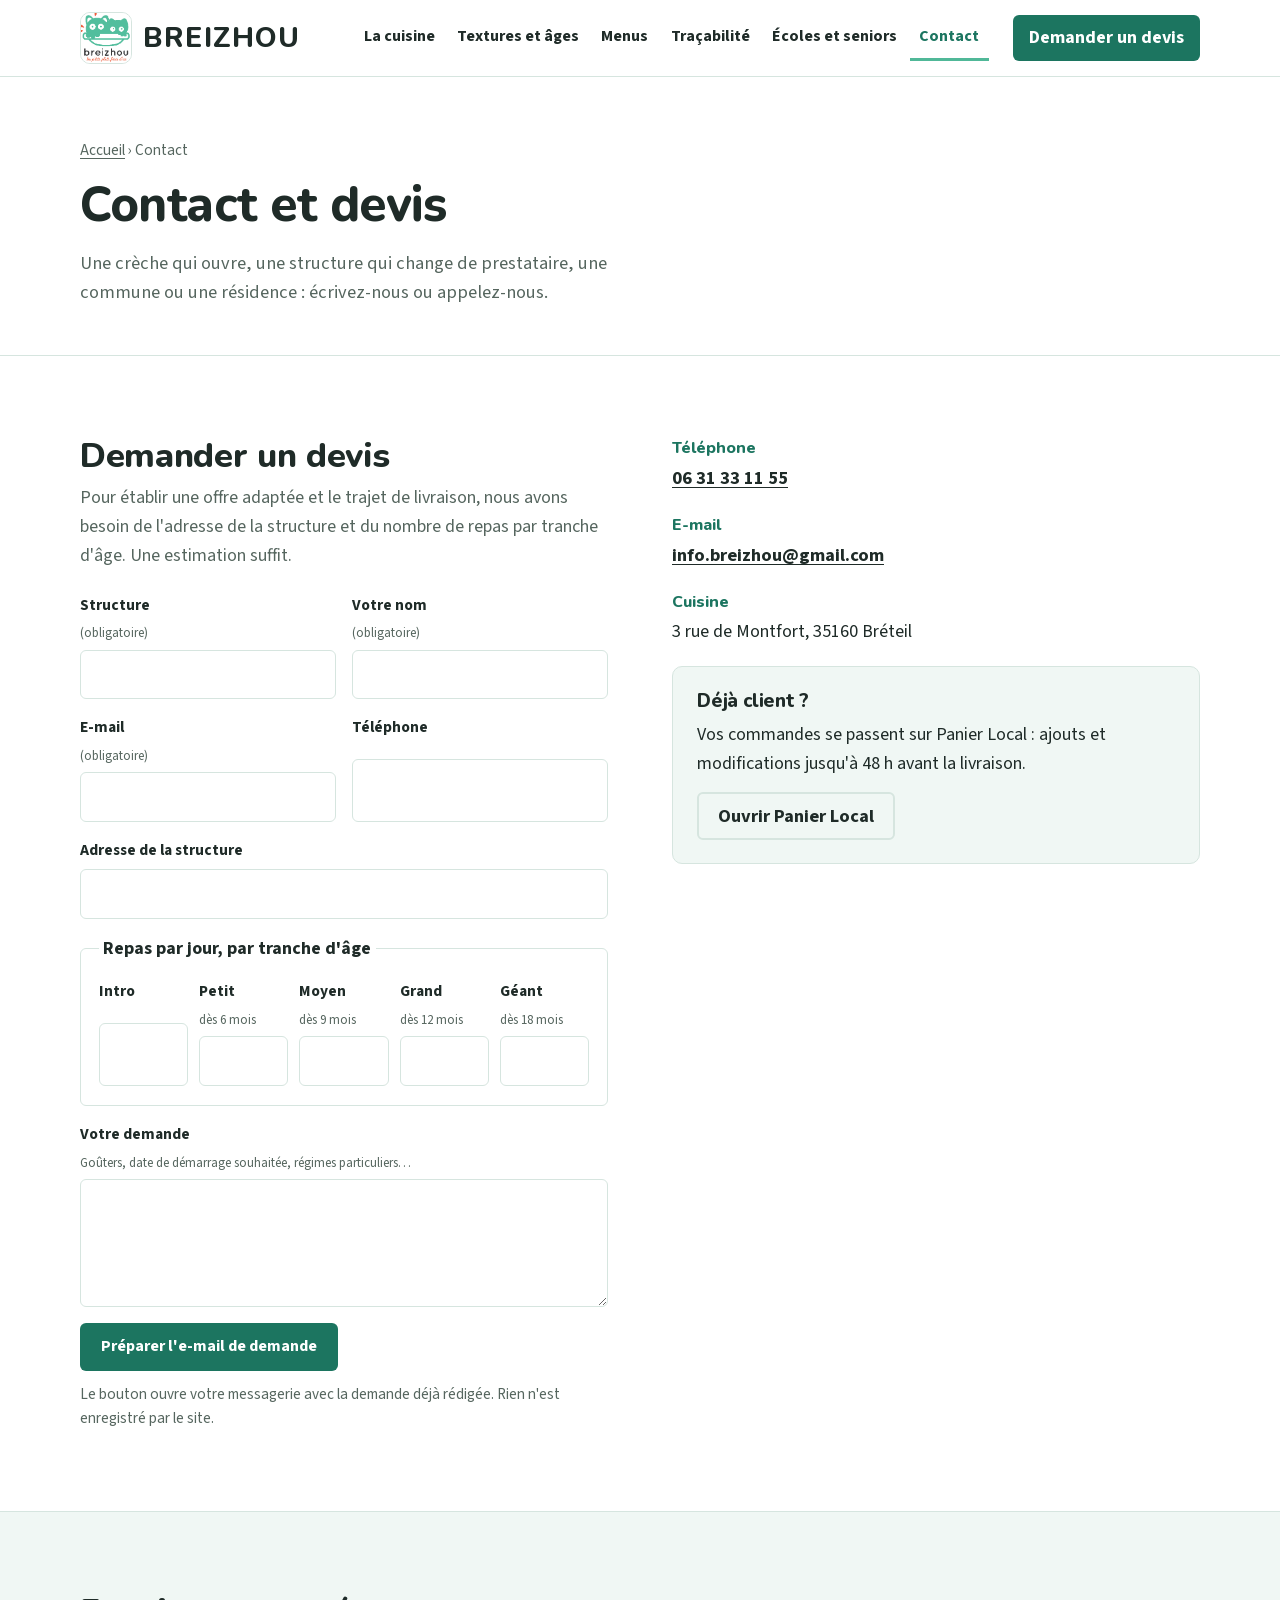
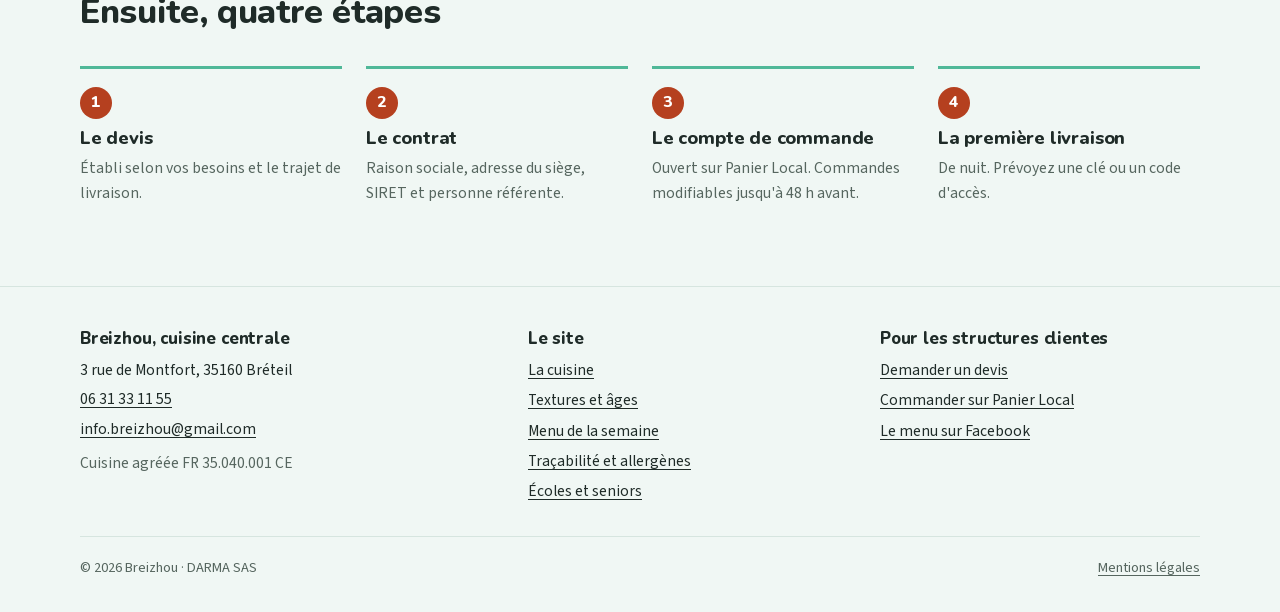
==== commit edf6d367: "Refonte : passe qualité (accessibilité, référencement, liens) Accessibilité - contraste : chiffres d" ====
--- a/contact/index.html
+++ b/contact/index.html
@@ -12,6 +12,11 @@
 <meta property="og:description" content="Demander un devis pour une crèche, une école ou une résidence : 06 31 33 11 55, info.breizhou@gmail.com. Commandes sur Panier Local, jusqu'à 48 h avant la livraison.">
 <meta property="og:url" content="https://breizhou.fr/contact/">
 <meta property="og:locale" content="fr_FR">
+<meta property="og:image" content="https://breizhou.fr/assets/partage.png">
+<meta property="og:image:width" content="1200">
+<meta property="og:image:height" content="630">
+<meta property="og:image:alt" content="Breizhou : des repas frais pour les crèches, cuisinés chaque jour à Bréteil">
+<meta name="twitter:card" content="summary_large_image">
 <meta name="theme-color" content="#1C7560">
 <link rel="icon" href="/assets/logo-breizhou.png">
 <link rel="preload" href="/assets/polices/sourcesans3.woff2" as="font" type="font/woff2" crossorigin>
@@ -60,11 +65,11 @@
       <div>
         <h2>Demander un devis</h2>
         <p class="doux" style="margin:.5rem 0 1.4rem">Pour établir une offre adaptée et le trajet de livraison, nous avons besoin de l'adresse de la structure et du nombre de repas par tranche d'âge. Une estimation suffit.</p>
-        <form class="devis" id="form-devis" novalidate>
+        <form class="devis" id="form-devis">
           <div class="champs-form">
-            <label>Structure<input name="structure" autocomplete="organization" required></label>
-            <label>Votre nom<input name="nom" autocomplete="name" required></label>
-            <label>E-mail<input name="email" type="email" autocomplete="email" required></label>
+            <label>Structure <small>(obligatoire)</small><input name="structure" autocomplete="organization" required></label>
+            <label>Votre nom <small>(obligatoire)</small><input name="nom" autocomplete="name" required></label>
+            <label>E-mail <small>(obligatoire)</small><input name="email" type="email" autocomplete="email" required></label>
             <label>Téléphone<input name="tel" type="tel" autocomplete="tel"></label>
           </div>
           <label>Adresse de la structure<input name="adresse" autocomplete="street-address"></label>
--- a/assets/site.css
+++ b/assets/site.css
@@ -18,6 +18,8 @@
   --bouton-texte:#FFFFFF;
   --bouton-survol:#155C4B;
   --etiquette:#FFFFFF;
+  --pastille-fond:#B5401F;
+  --pastille-texte:#FFFFFF;
   --ombre:0 14px 32px -20px rgba(20,45,38,.45);
   --titre:"Nunito","Trebuchet MS","Segoe UI",sans-serif;
   --texte:"Source Sans 3","Source Sans Pro",-apple-system,"Segoe UI",Roboto,Arial,sans-serif;
@@ -40,6 +42,8 @@
     --bouton-texte:#0C1915;
     --bouton-survol:#6CC9AB;
     --etiquette:#FBFBF8;
+    --pastille-fond:#F49A80;
+    --pastille-texte:#1B1210;
     --ombre:0 14px 32px -20px rgba(0,0,0,.8);
   }
 }
@@ -58,6 +62,8 @@
   --bouton-texte:#0C1915;
   --bouton-survol:#6CC9AB;
   --etiquette:#FBFBF8;
+  --pastille-fond:#F49A80;
+  --pastille-texte:#1B1210;
   --ombre:0 14px 32px -20px rgba(0,0,0,.8);
 }
 
@@ -167,7 +173,7 @@
 @media (max-width:980px){.etapes{grid-template-columns:repeat(2,1fr)}}
 @media (max-width:560px){.etapes{grid-template-columns:1fr}}
 .etapes li{counter-increment:etape;display:grid;gap:.5rem;align-content:start;padding-top:1.1rem;border-top:3px solid var(--menthe)}
-.etapes li::before{content:counter(etape);font-family:var(--titre);font-weight:800;font-size:1rem;width:2rem;height:2rem;display:grid;place-items:center;border-radius:50%;background:var(--orange);color:#fff}
+.etapes li::before{content:counter(etape);font-family:var(--titre);font-weight:800;font-size:1rem;width:2rem;height:2rem;display:grid;place-items:center;border-radius:50%;background:var(--pastille-fond);color:var(--pastille-texte)}
 .etapes h3{font-size:1.15rem}
 .etapes p{color:var(--doux);font-size:.98rem}
 .apres-etapes{margin-top:2rem}
@@ -344,3 +350,6 @@
 /* légende des photos d'illustration */
 .photo{position:relative}
 .photo figcaption{position:absolute;right:.6rem;top:.6rem;font-size:.8rem;color:#fff;background:rgba(0,0,0,.55);border-radius:3px;padding:.15rem .45rem}
+
+/* le contenu reçoit le focus du lien d'évitement : pas de cadre autour de toute la page */
+main:focus{outline:none}
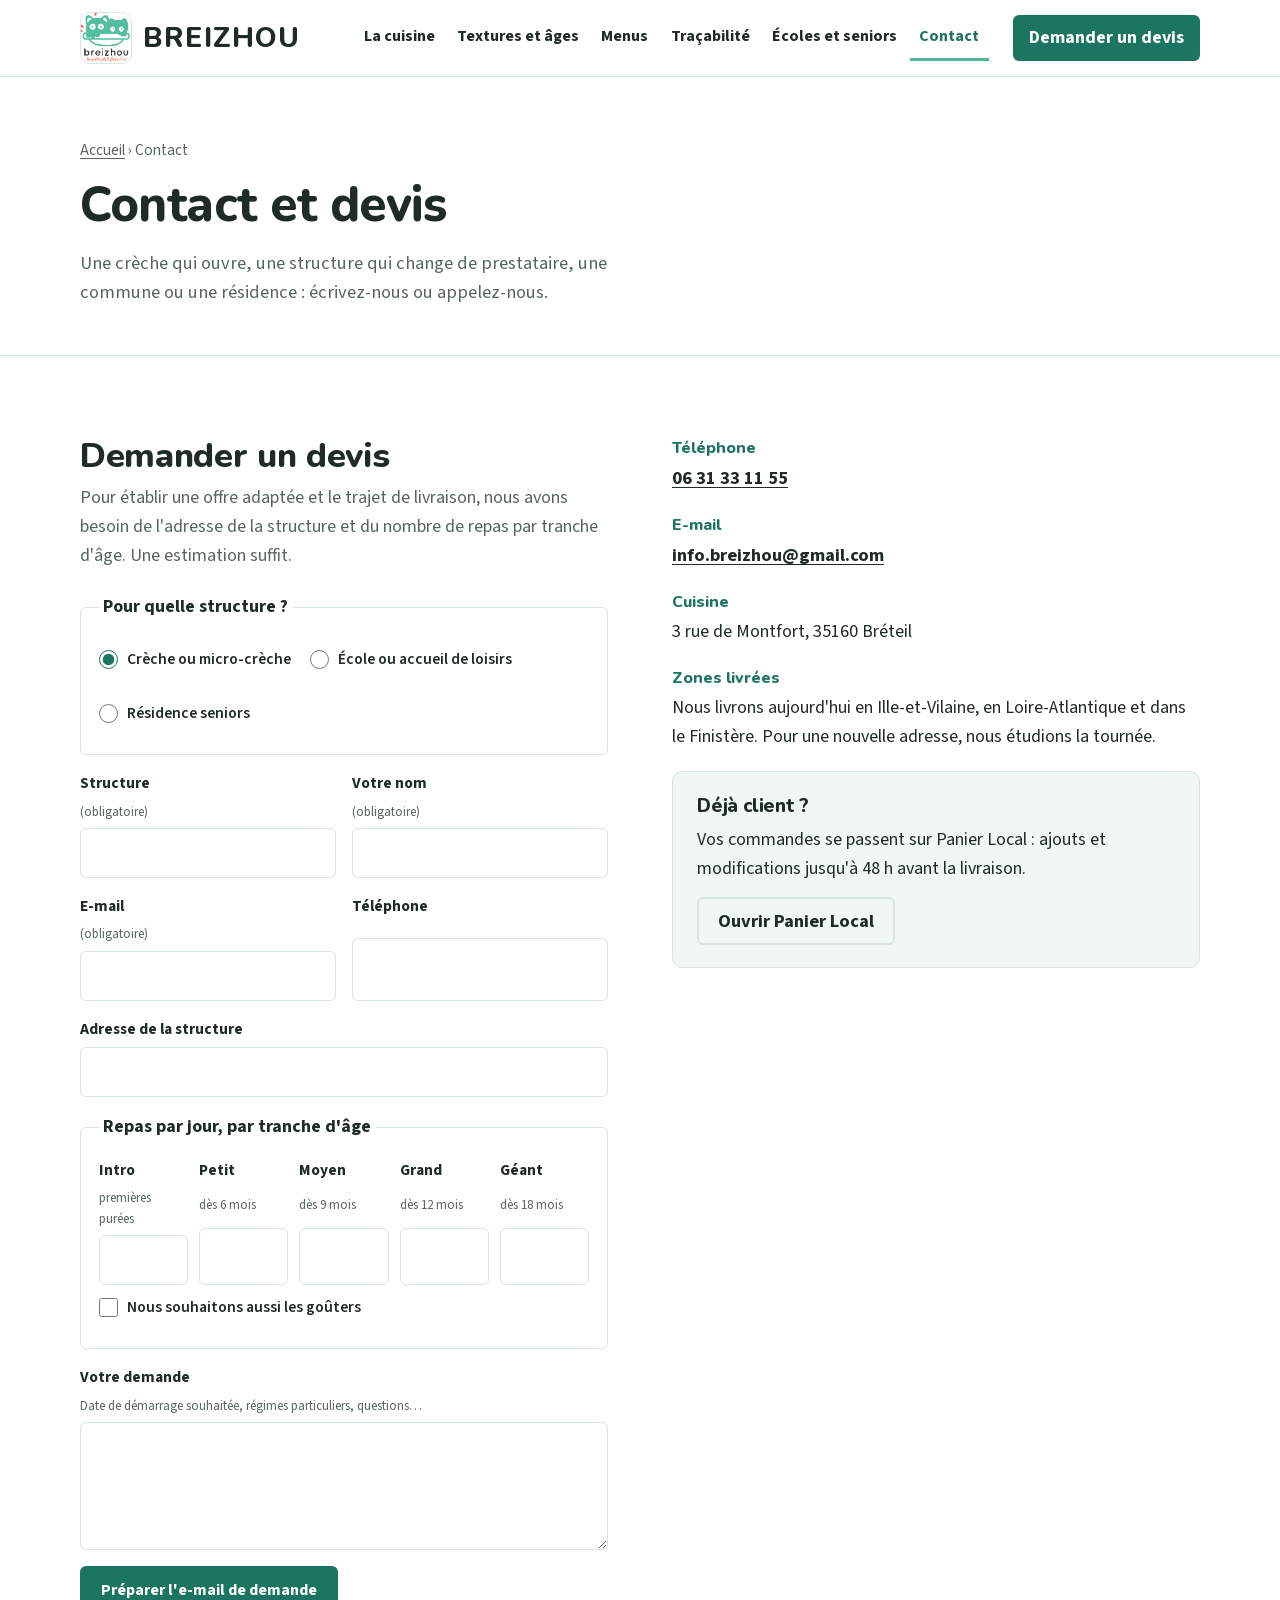
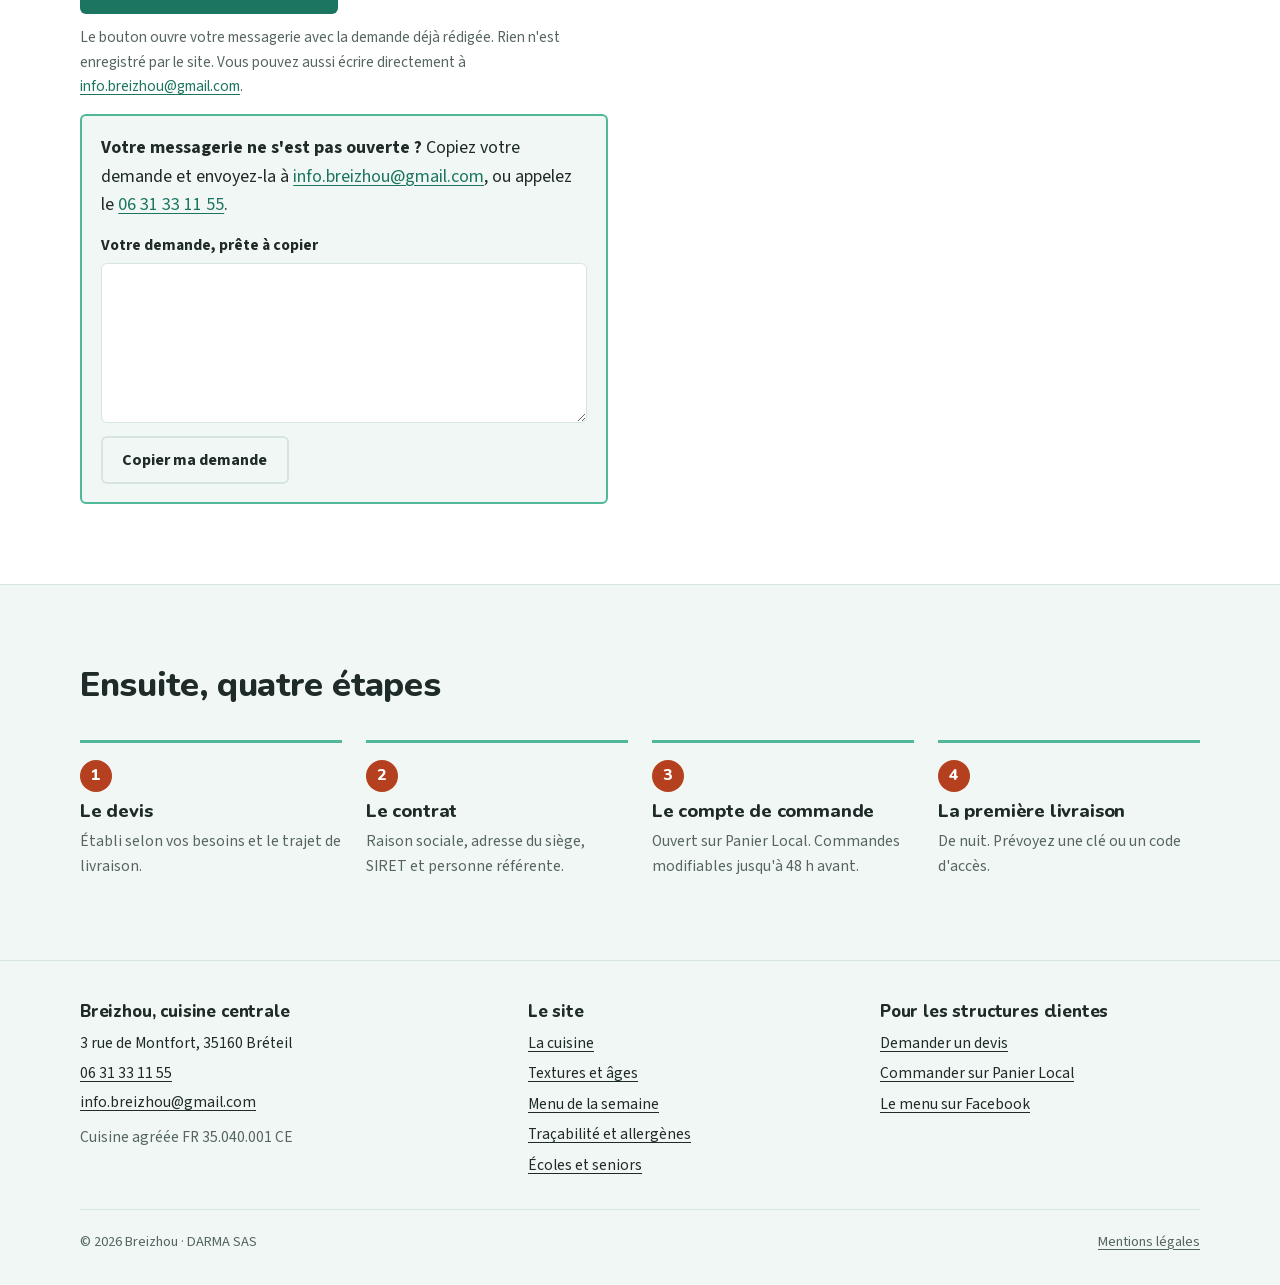
==== commit 762ecb9c: "Refonte : corrections de l'audit indépendant (huit points) 1. une seule liste de régimes, accueil co" ====
--- a/contact/index.html
+++ b/contact/index.html
@@ -65,7 +65,15 @@
       <div>
         <h2>Demander un devis</h2>
         <p class="doux" style="margin:.5rem 0 1.4rem">Pour établir une offre adaptée et le trajet de livraison, nous avons besoin de l'adresse de la structure et du nombre de repas par tranche d'âge. Une estimation suffit.</p>
-        <form class="devis" id="form-devis">
+        <form class="devis" id="form-devis" action="mailto:info.breizhou@gmail.com" method="post" enctype="text/plain">
+          <fieldset class="publics">
+            <legend>Pour quelle structure ?</legend>
+            <div class="choix-public">
+              <label class="radio"><input type="radio" name="public" value="Crèche ou micro-crèche" checked> Crèche ou micro-crèche</label>
+              <label class="radio"><input type="radio" name="public" value="École ou accueil de loisirs"> École ou accueil de loisirs</label>
+              <label class="radio"><input type="radio" name="public" value="Résidence seniors"> Résidence seniors</label>
+            </div>
+          </fieldset>
           <div class="champs-form">
             <label>Structure <small>(obligatoire)</small><input name="structure" autocomplete="organization" required></label>
             <label>Votre nom <small>(obligatoire)</small><input name="nom" autocomplete="name" required></label>
@@ -73,20 +81,40 @@
             <label>Téléphone<input name="tel" type="tel" autocomplete="tel"></label>
           </div>
           <label>Adresse de la structure<input name="adresse" autocomplete="street-address"></label>
-          <fieldset>
+          <fieldset data-public="Crèche ou micro-crèche">
             <legend>Repas par jour, par tranche d'âge</legend>
             <div class="ages">
-              <label>Intro<input name="intro" inputmode="numeric"></label>
+              <label>Intro<small>premières purées</small><input name="intro" inputmode="numeric"></label>
               <label>Petit<small>dès 6 mois</small><input name="petit" inputmode="numeric"></label>
               <label>Moyen<small>dès 9 mois</small><input name="moyen" inputmode="numeric"></label>
               <label>Grand<small>dès 12 mois</small><input name="grand" inputmode="numeric"></label>
               <label>Géant<small>dès 18 mois</small><input name="geant" inputmode="numeric"></label>
             </div>
-          </fieldset>
-          <label>Votre demande<small>Goûters, date de démarrage souhaitée, régimes particuliers…</small><textarea name="message"></textarea></label>
+            <label class="case"><input type="checkbox" name="gouters" value="oui"> Nous souhaitons aussi les goûters</label>
+          </fieldset>
+          <fieldset data-public="École ou accueil de loisirs">
+            <legend>Repas par jour</legend>
+            <div class="ages trois">
+              <label>Maternelle<input name="maternelle" inputmode="numeric"></label>
+              <label>Élémentaire<input name="elementaire" inputmode="numeric"></label>
+              <label>Adultes<input name="adultes" inputmode="numeric"></label>
+            </div>
+          </fieldset>
+          <fieldset data-public="Résidence seniors">
+            <legend>Repas par jour</legend>
+            <div class="ages trois">
+              <label>Nombre de repas<input name="repas_seniors" inputmode="numeric"></label>
+            </div>
+          </fieldset>
+          <label>Votre demande<small>Date de démarrage souhaitée, régimes particuliers, questions…</small><textarea name="message"></textarea></label>
           <div>
             <button class="btn btn-plein" type="submit">Préparer l'e-mail de demande</button>
-            <p class="note" id="note-devis" style="margin-top:.7rem">Le bouton ouvre votre messagerie avec la demande déjà rédigée. Rien n'est enregistré par le site.</p>
+            <p class="note" style="margin-top:.7rem">Le bouton ouvre votre messagerie avec la demande déjà rédigée. Rien n'est enregistré par le site. Vous pouvez aussi écrire directement à <a href="mailto:info.breizhou@gmail.com">info.breizhou@gmail.com</a>.</p>
+          </div>
+          <div class="repli" id="repli" hidden>
+            <p><b>Votre messagerie ne s'est pas ouverte ?</b> Copiez votre demande et envoyez-la à <a href="mailto:info.breizhou@gmail.com">info.breizhou@gmail.com</a>, ou appelez le <a href="tel:+33631331155">06 31 33 11 55</a>.</p>
+            <label>Votre demande, prête à copier<textarea id="demande-texte" readonly></textarea></label>
+            <div class="actions"><button class="btn btn-trait" type="button" id="copier">Copier ma demande</button><span class="note" id="copie-etat" role="status"></span></div>
           </div>
         </form>
       </div>
@@ -94,6 +122,7 @@
         <div><b>Téléphone</b><a href="tel:+33631331155">06 31 33 11 55</a></div>
         <div><b>E-mail</b><a href="mailto:info.breizhou@gmail.com">info.breizhou@gmail.com</a></div>
         <div><b>Cuisine</b><span>3 rue de Montfort, 35160 Bréteil</span></div>
+        <div><b>Zones livrées</b><span>Nous livrons aujourd'hui en Ille-et-Vilaine, en Loire-Atlantique et dans le Finistère. Pour une nouvelle adresse, nous étudions la tournée.</span></div>
         <div class="encadre">
           <h2 style="font-size:1.2rem">Déjà client ?</h2>
           <p>Vos commandes se passent sur Panier Local : ajouts et modifications jusqu'à 48 h avant la livraison.</p>
@@ -119,19 +148,43 @@
 </section>
 
 <script>
-  document.getElementById('form-devis').addEventListener('submit', function (e) {
-    e.preventDefault();
-    var f = new FormData(this), l = [];
-    var champs = [['structure', 'Structure'], ['nom', 'Nom'], ['email', 'E-mail'], ['tel', 'Téléphone'], ['adresse', 'Adresse']];
-    champs.forEach(function (c) { if (f.get(c[0])) l.push(c[1] + ' : ' + f.get(c[0])); });
-    var ages = [['intro', 'Intro'], ['petit', 'Petit'], ['moyen', 'Moyen'], ['grand', 'Grand'], ['geant', 'Géant']]
-      .filter(function (a) { return f.get(a[0]); }).map(function (a) { return a[1] + ' ' + f.get(a[0]); });
-    if (ages.length) l.push('Repas par jour : ' + ages.join(', '));
-    if (f.get('message')) l.push('', f.get('message'));
-    var sujet = 'Demande de devis' + (f.get('structure') ? ' : ' + f.get('structure') : '');
-    location.href = 'mailto:info.breizhou@gmail.com?subject=' + encodeURIComponent(sujet) + '&body=' + encodeURIComponent(l.join('\n'));
-    document.getElementById('note-devis').textContent = 'Votre messagerie s’ouvre. Si rien ne se passe, écrivez à info.breizhou@gmail.com.';
-  });
+  (function () {
+    var f = document.getElementById('form-devis');
+    var blocs = f.querySelectorAll('fieldset[data-public]');
+    var montrer = function () {
+      var choix = (f.querySelector('input[name=public]:checked') || {}).value;
+      blocs.forEach(function (b) { var ok = b.getAttribute('data-public') === choix; b.hidden = !ok; b.disabled = !ok; });
+    };
+    f.querySelectorAll('input[name=public]').forEach(function (r) { r.addEventListener('change', montrer); });
+    montrer();
+
+    f.addEventListener('submit', function (e) {
+      e.preventDefault();
+      if (!f.reportValidity()) return;
+      var d = new FormData(f), l = [];
+      l.push('Structure : ' + d.get('public') + (d.get('structure') ? ', ' + d.get('structure') : ''));
+      [['nom', 'Nom'], ['email', 'E-mail'], ['tel', 'Téléphone'], ['adresse', 'Adresse']].forEach(function (c) { if (d.get(c[0])) l.push(c[1] + ' : ' + d.get(c[0])); });
+      var nombres = [['intro', 'Intro'], ['petit', 'Petit'], ['moyen', 'Moyen'], ['grand', 'Grand'], ['geant', 'Géant'],
+        ['maternelle', 'Maternelle'], ['elementaire', 'Élémentaire'], ['adultes', 'Adultes'], ['repas_seniors', 'Repas']]
+        .filter(function (a) { return d.get(a[0]); }).map(function (a) { return a[1] + ' ' + d.get(a[0]); });
+      if (nombres.length) l.push('Repas par jour : ' + nombres.join(', '));
+      if (d.get('gouters')) l.push('Goûters : oui');
+      if (d.get('message')) l.push('', d.get('message'));
+      var sujet = 'Demande de devis : ' + (d.get('structure') || d.get('public'));
+      var texte = l.join('\n');
+      document.getElementById('demande-texte').value = 'Objet : ' + sujet + '\n\n' + texte;
+      document.getElementById('repli').hidden = false;
+      location.href = 'mailto:info.breizhou@gmail.com?subject=' + encodeURIComponent(sujet) + '&body=' + encodeURIComponent(texte);
+    });
+
+    document.getElementById('copier').addEventListener('click', function () {
+      var t = document.getElementById('demande-texte'), etat = document.getElementById('copie-etat');
+      var fini = function () { etat.textContent = 'Demande copiée. Collez-la dans un e-mail à info.breizhou@gmail.com.'; };
+      if (navigator.clipboard && navigator.clipboard.writeText) {
+        navigator.clipboard.writeText(t.value).then(fini, function () { t.select(); etat.textContent = 'Texte sélectionné : faites Copier.'; });
+      } else { t.select(); etat.textContent = 'Texte sélectionné : faites Copier.'; }
+    });
+  })();
 </script>
 </main>
 
--- a/assets/site.css
+++ b/assets/site.css
@@ -184,12 +184,12 @@
 .etiquette-scene{display:grid;justify-items:center;gap:.9rem;margin:0;min-width:0}
 .etiquette-scene figcaption{font-size:.95rem;color:var(--doux);text-align:center;max-width:40ch}
 .etiquette{container-type:inline-size;width:100%;max-width:560px;aspect-ratio:66.05/36;background:var(--etiquette);color:#161616;border:1px solid #cfc9bd;border-radius:3px;box-shadow:var(--ombre);padding:3.2% 3.8%;display:grid;grid-template-rows:auto 1fr auto;font-family:var(--texte);font-variant-numeric:tabular-nums;line-height:1.28}
-.etiquette .e-client{font-weight:700;font-size:3.3cqi;color:#1D4ED8}
-.etiquette .e-plat{font-weight:700;font-size:4.9cqi;line-height:1.15;margin-top:.6cqi}
-.etiquette .e-ligne{font-size:3.3cqi;margin-top:1cqi}
+.etiquette .e-client{font-weight:700;font-size:3.9cqi;color:#1D4ED8}
+.etiquette .e-plat{font-weight:700;font-size:6.2cqi;line-height:1.15;margin-top:.6cqi}
+.etiquette .e-ligne{font-size:3.9cqi;margin-top:1cqi}
 .etiquette .e-ligne b{color:#B91C1C}
-.etiquette .e-pied{display:grid;grid-template-columns:1fr auto;align-items:end;gap:2.5cqi;font-size:3.1cqi}
-.etiquette .e-estampille{border:.45cqi solid #161616;border-radius:50%;padding:1cqi 2.8cqi;font-size:2.7cqi;font-weight:700;text-align:center;line-height:1.1;white-space:nowrap}
+.etiquette .e-pied{display:grid;grid-template-columns:1fr auto;align-items:end;gap:2.5cqi;font-size:3.7cqi}
+.etiquette .e-estampille{border:.45cqi solid #161616;border-radius:50%;padding:1cqi 2.8cqi;font-size:3.1cqi;font-weight:700;text-align:center;line-height:1.1;white-space:nowrap}
 
 /* ---------- photos : emplacement neutre tant que la vraie photo n'est pas déposée ---------- */
 .photo{margin:0;border-radius:10px;overflow:hidden;background:var(--surface-2);aspect-ratio:4/3}
@@ -208,6 +208,14 @@
 @media (max-width:900px){
   .visuel{padding-bottom:0}
   .visuel .etiquette-scene{position:relative;left:auto;right:auto;margin:-18% 4% 0}
+  /* sans vraie photo, pas de grand bloc vide sur téléphone : l'étiquette seule */
+  .photo-attente{display:none}
+  .visuel .photo-attente + .etiquette-scene{margin:0}
+}
+@media (max-width:560px){
+  /* sur petit écran, l'étiquette garde ses informations mais plus son vide central */
+  .etiquette{aspect-ratio:auto;grid-template-rows:auto;gap:3cqi;padding:4% 4.5%}
+  .etiquette > div:nth-child(2){display:none}
 }
 
 /* ---------- encart menu (accueil) ---------- */
@@ -331,7 +339,7 @@
 @media (max-width:620px){.champs-form{grid-template-columns:minmax(0,1fr)}}
 .devis label{display:grid;gap:.35rem;font-weight:700;font-size:.97rem}
 .devis label small{font-weight:400;color:var(--doux)}
-.devis input,.devis textarea{font:inherit;font-size:1rem;padding:.7rem .85rem;border:1.5px solid var(--trait);border-radius:var(--r);background:var(--fond);color:var(--encre);width:100%}
+.devis input,.devis textarea{font:inherit;font-weight:400;font-size:1rem;padding:.7rem .85rem;border:1.5px solid var(--trait);border-radius:var(--r);background:var(--fond);color:var(--encre);width:100%}
 .devis input:hover,.devis textarea:hover{border-color:var(--doux)}
 .devis textarea{min-height:8rem;resize:vertical}
 .devis fieldset{border:1px solid var(--trait);border-radius:var(--r);padding:1rem 1.1rem 1.2rem;margin:0}
@@ -353,3 +361,13 @@
 
 /* le contenu reçoit le focus du lien d'évitement : pas de cadre autour de toute la page */
 main:focus{outline:none}
+
+/* formulaire de devis : choix du public, cases à cocher, repli si la messagerie ne s'ouvre pas */
+.choix-public{display:flex;flex-wrap:wrap;gap:.6rem 1.2rem}
+.devis label.radio,.devis label.case{display:flex;align-items:center;gap:.55rem;font-weight:600;min-height:44px}
+.devis label.radio input,.devis label.case input{width:1.2rem;height:1.2rem;margin:0;accent-color:var(--menthe-fonce)}
+.devis .ages.trois{grid-template-columns:repeat(3,minmax(0,1fr))}
+@media (max-width:620px){.devis .ages.trois{grid-template-columns:minmax(0,1fr)}}
+.devis fieldset[hidden]{display:none}
+.repli{display:grid;gap:.8rem;padding:1.1rem 1.2rem;border:2px solid var(--menthe);border-radius:var(--r);background:var(--surface)}
+.repli textarea{min-height:10rem;font-size:.95rem}
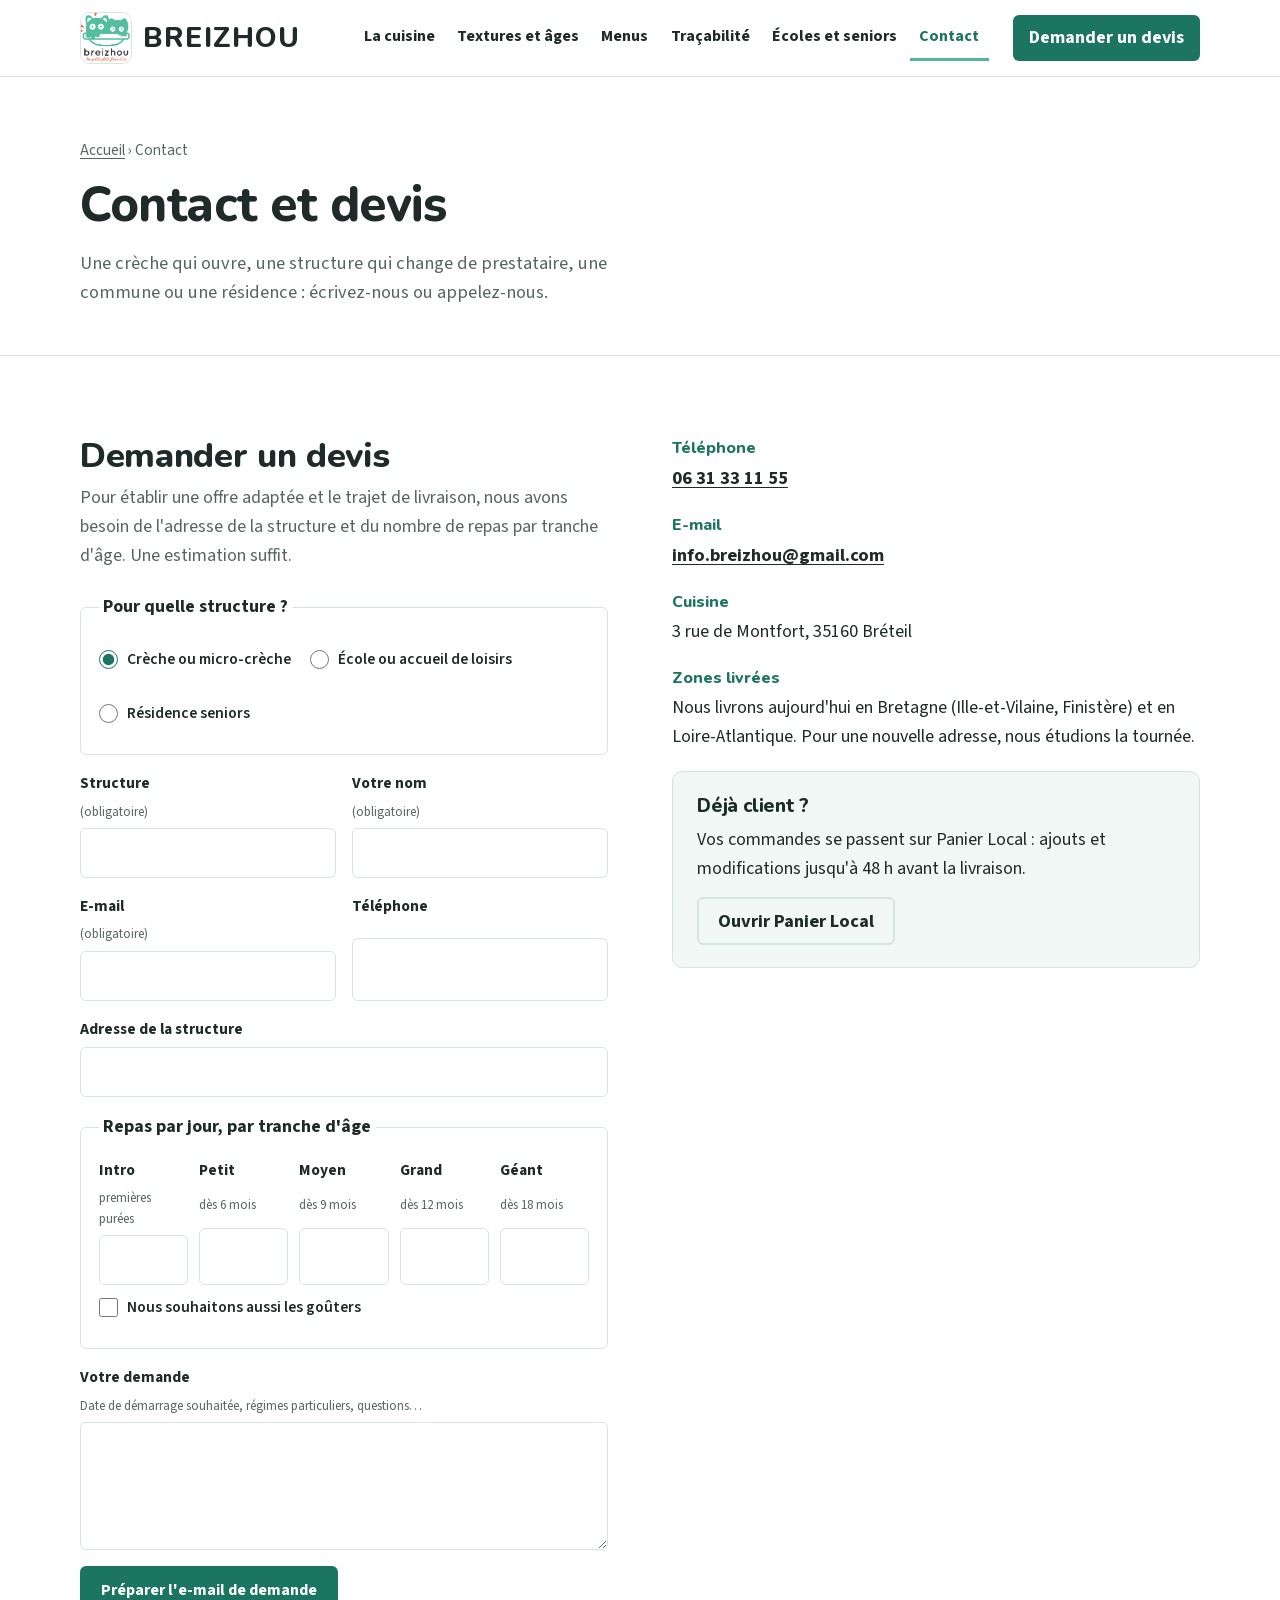
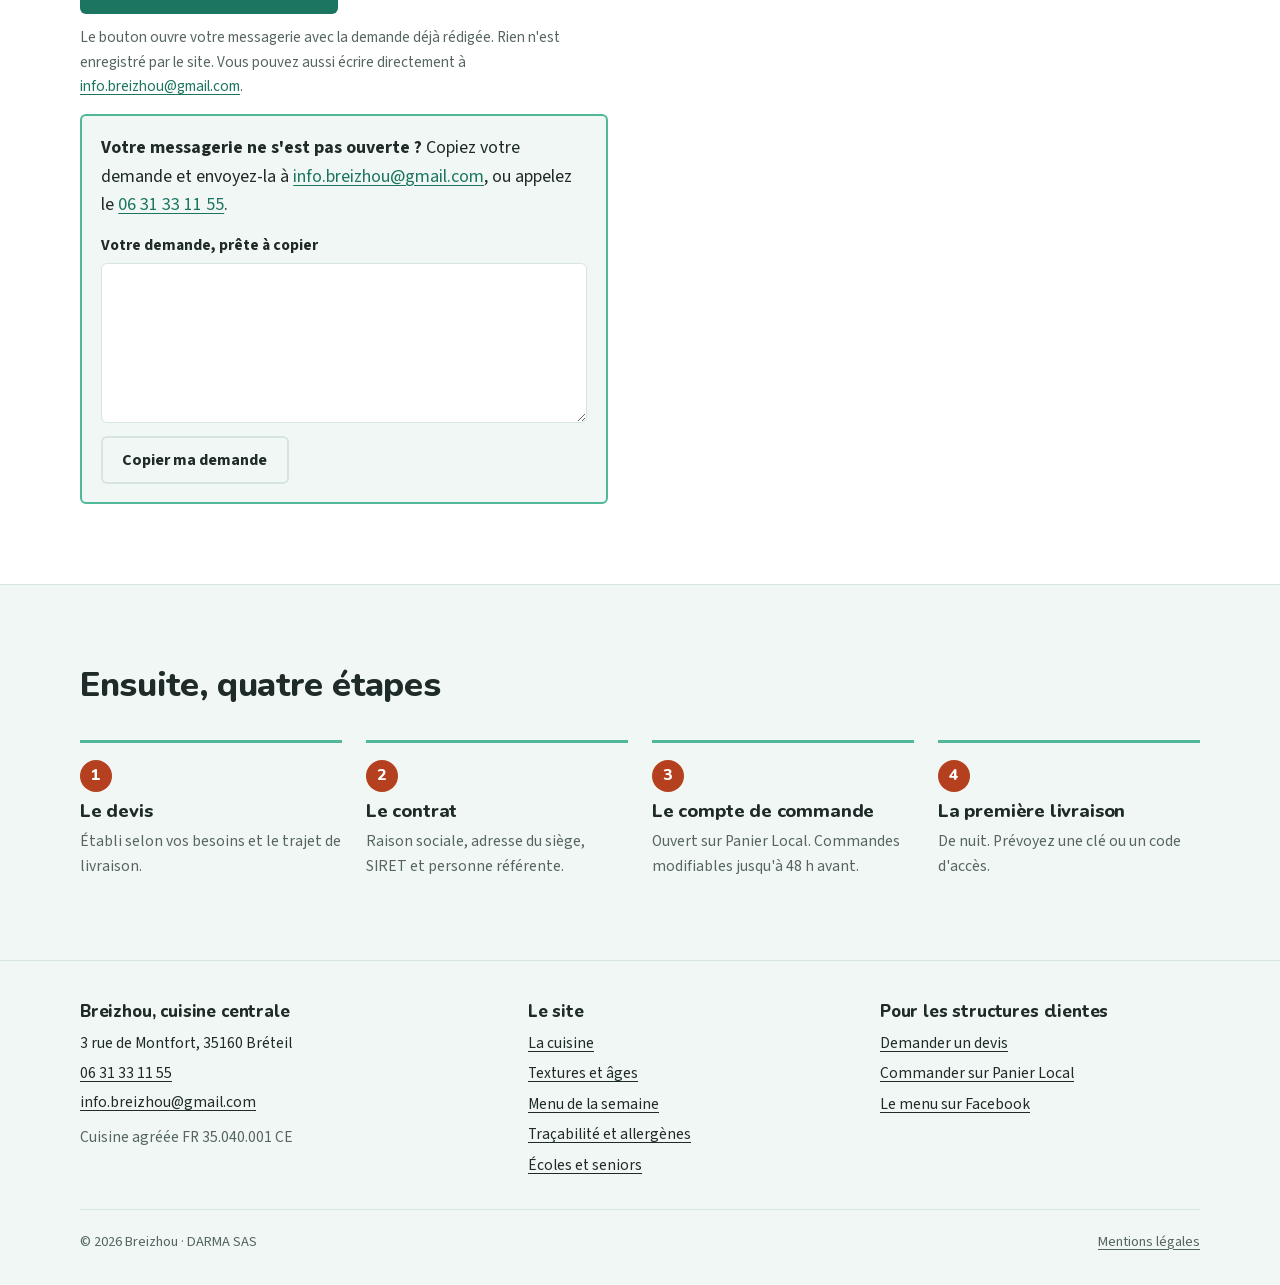
==== commit 22705fb8: "Refonte : zone « Bretagne et Loire-Atlantique » (décision de Gaëtan), harmonisée sur l'accueil, La c" ====
--- a/contact/index.html
+++ b/contact/index.html
@@ -122,7 +122,7 @@
         <div><b>Téléphone</b><a href="tel:+33631331155">06 31 33 11 55</a></div>
         <div><b>E-mail</b><a href="mailto:info.breizhou@gmail.com">info.breizhou@gmail.com</a></div>
         <div><b>Cuisine</b><span>3 rue de Montfort, 35160 Bréteil</span></div>
-        <div><b>Zones livrées</b><span>Nous livrons aujourd'hui en Ille-et-Vilaine, en Loire-Atlantique et dans le Finistère. Pour une nouvelle adresse, nous étudions la tournée.</span></div>
+        <div><b>Zones livrées</b><span>Nous livrons aujourd'hui en Bretagne (Ille-et-Vilaine, Finistère) et en Loire-Atlantique. Pour une nouvelle adresse, nous étudions la tournée.</span></div>
         <div class="encadre">
           <h2 style="font-size:1.2rem">Déjà client ?</h2>
           <p>Vos commandes se passent sur Panier Local : ajouts et modifications jusqu'à 48 h avant la livraison.</p>
--- a/assets/site.css
+++ b/assets/site.css
@@ -371,3 +371,8 @@
 .devis fieldset[hidden]{display:none}
 .repli{display:grid;gap:.8rem;padding:1.1rem 1.2rem;border:2px solid var(--menthe);border-radius:var(--r);background:var(--surface)}
 .repli textarea{min-height:10rem;font-size:.95rem}
+
+/* bandeau de preuves (accueil) : trois faits sourcés, sans niveau ni chiffre non confirmé */
+.preuves{list-style:none;margin:1.8rem 0 0;padding:1rem 0 0;border-top:1px solid var(--trait);display:grid;grid-template-columns:repeat(3,minmax(0,1fr));gap:1rem;font-size:.92rem;color:var(--doux);line-height:1.35}
+.preuves b{display:block;color:var(--encre);font-family:var(--titre);font-weight:800;font-size:.98rem}
+@media (max-width:560px){.preuves{grid-template-columns:minmax(0,1fr);gap:.7rem}}
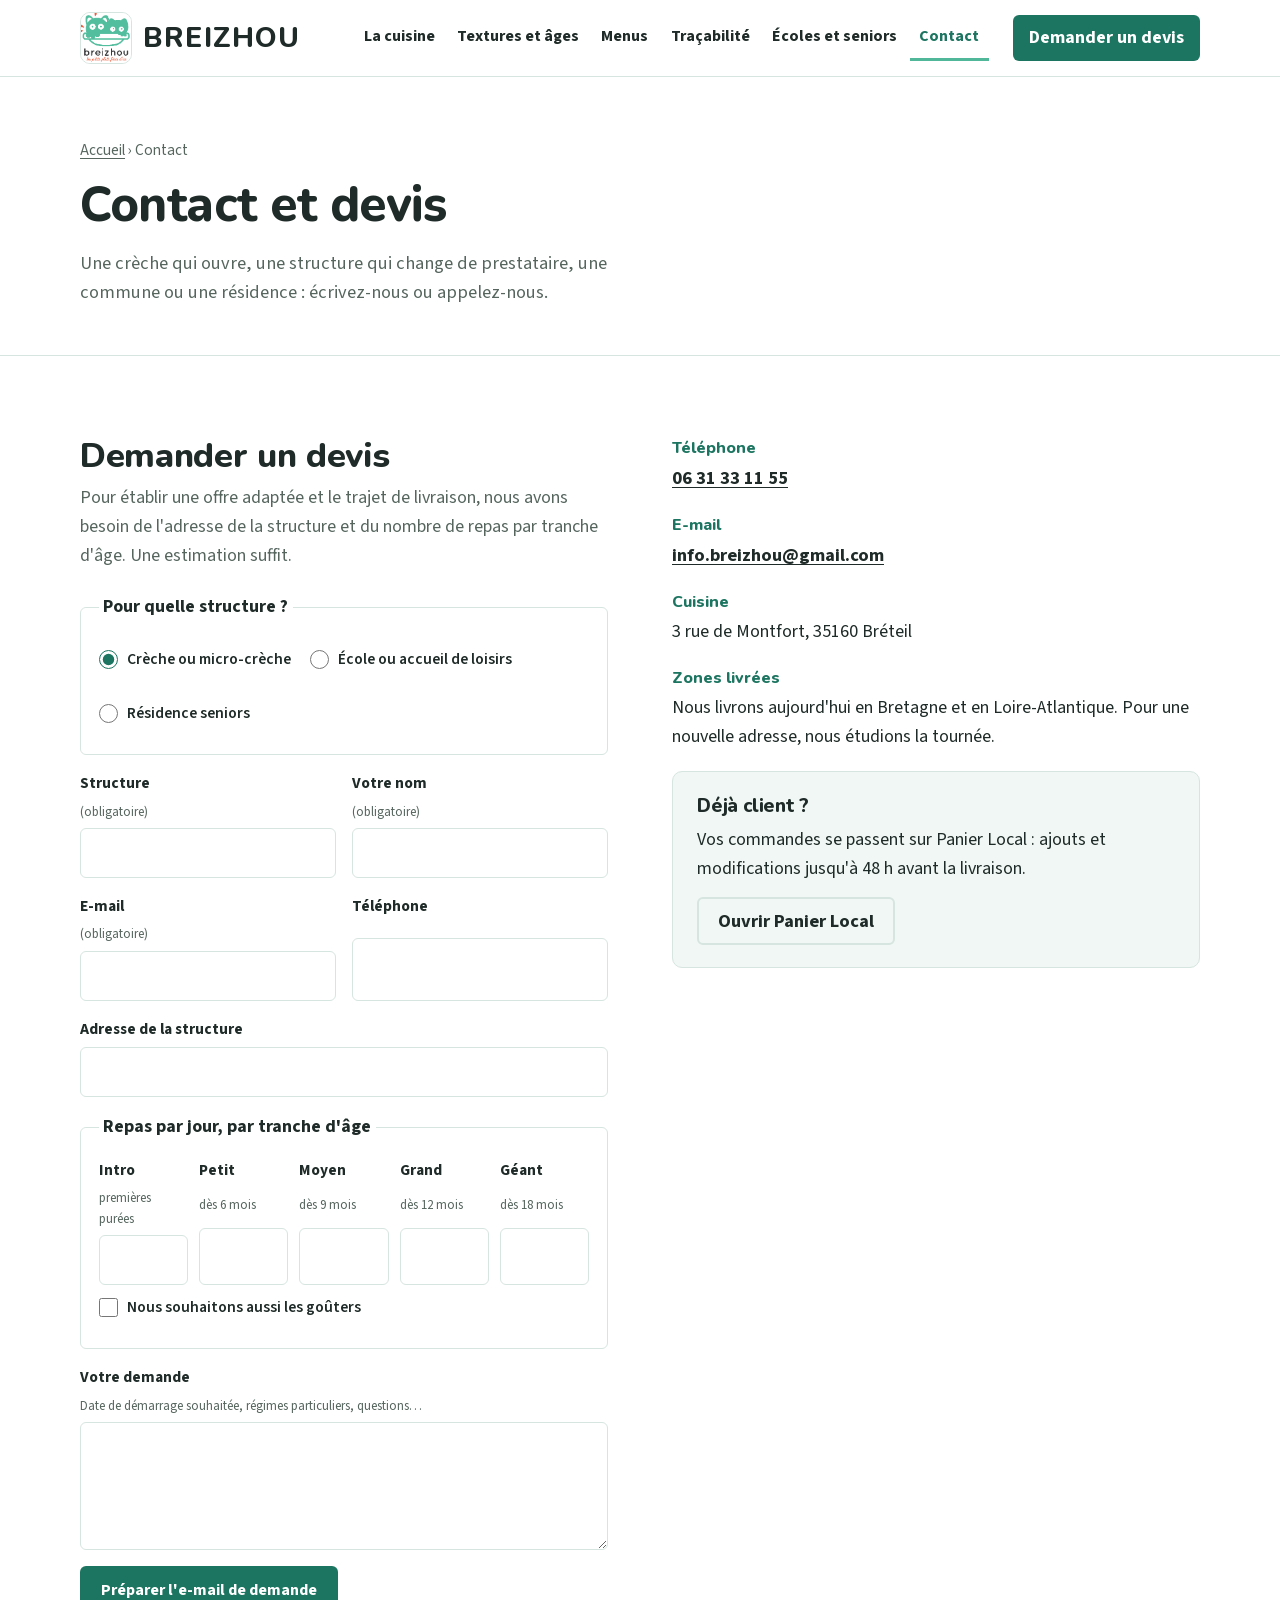
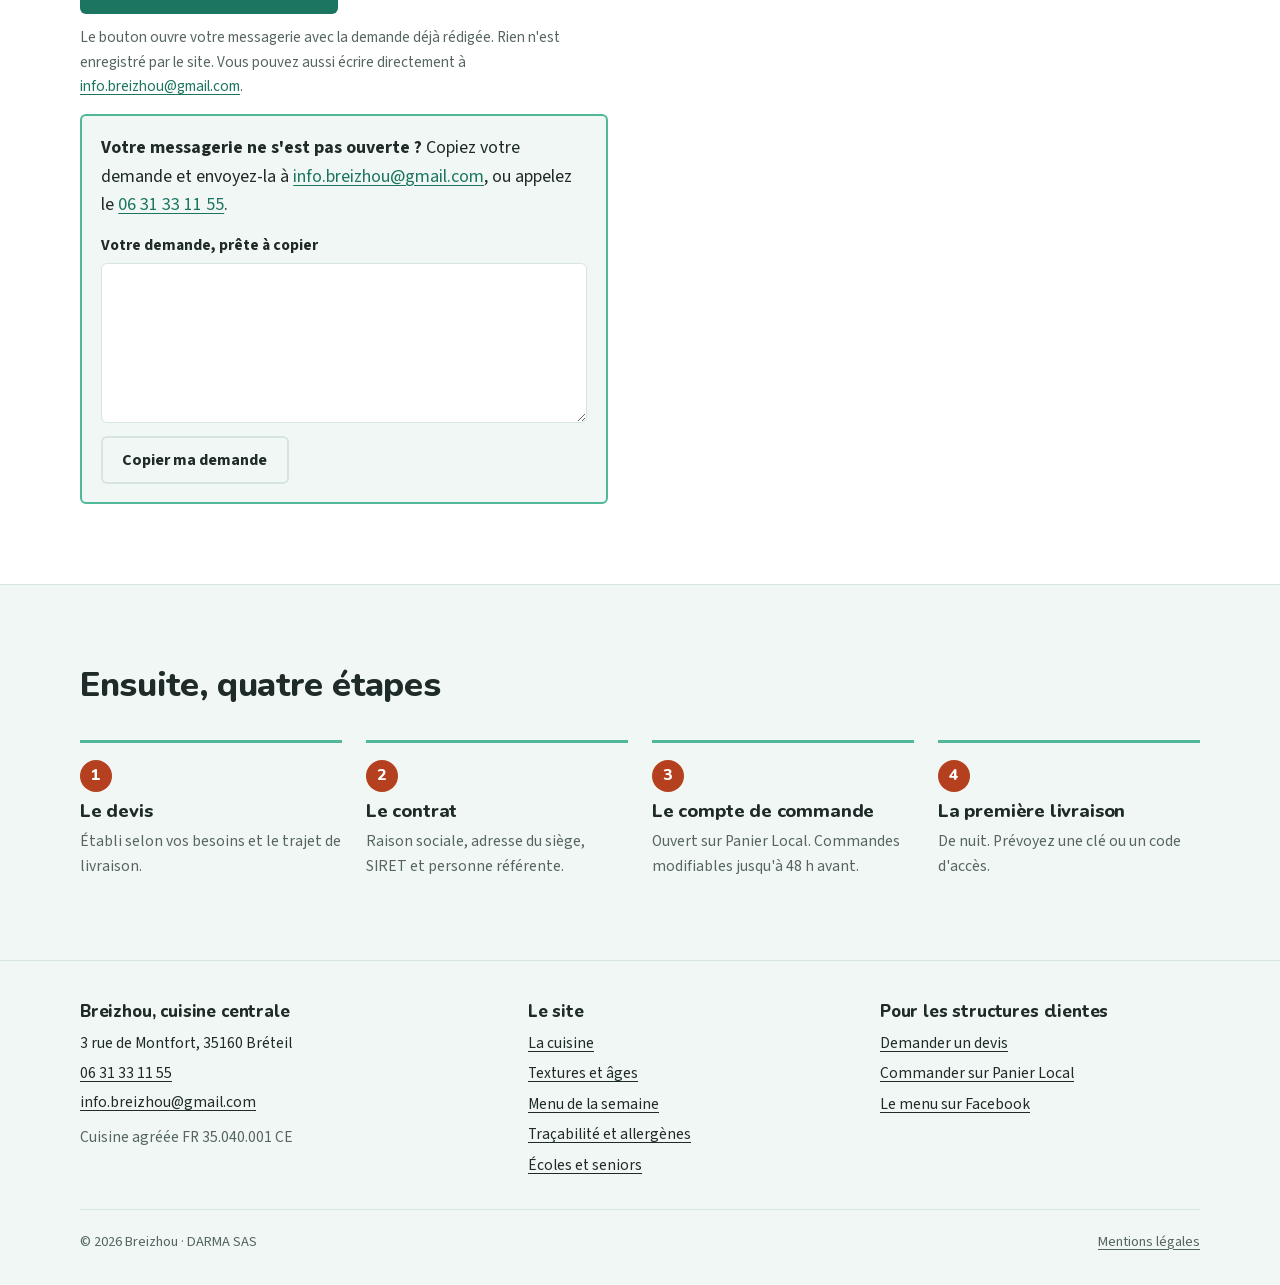
==== commit e4616a1f: "Refonte : zone « en Bretagne et en Loire-Atlantique », toute la Bretagne (correction de Gaëtan) Préc" ====
--- a/contact/index.html
+++ b/contact/index.html
@@ -122,7 +122,7 @@
         <div><b>Téléphone</b><a href="tel:+33631331155">06 31 33 11 55</a></div>
         <div><b>E-mail</b><a href="mailto:info.breizhou@gmail.com">info.breizhou@gmail.com</a></div>
         <div><b>Cuisine</b><span>3 rue de Montfort, 35160 Bréteil</span></div>
-        <div><b>Zones livrées</b><span>Nous livrons aujourd'hui en Bretagne (Ille-et-Vilaine, Finistère) et en Loire-Atlantique. Pour une nouvelle adresse, nous étudions la tournée.</span></div>
+        <div><b>Zones livrées</b><span>Nous livrons aujourd'hui en Bretagne et en Loire-Atlantique. Pour une nouvelle adresse, nous étudions la tournée.</span></div>
         <div class="encadre">
           <h2 style="font-size:1.2rem">Déjà client ?</h2>
           <p>Vos commandes se passent sur Panier Local : ajouts et modifications jusqu'à 48 h avant la livraison.</p>
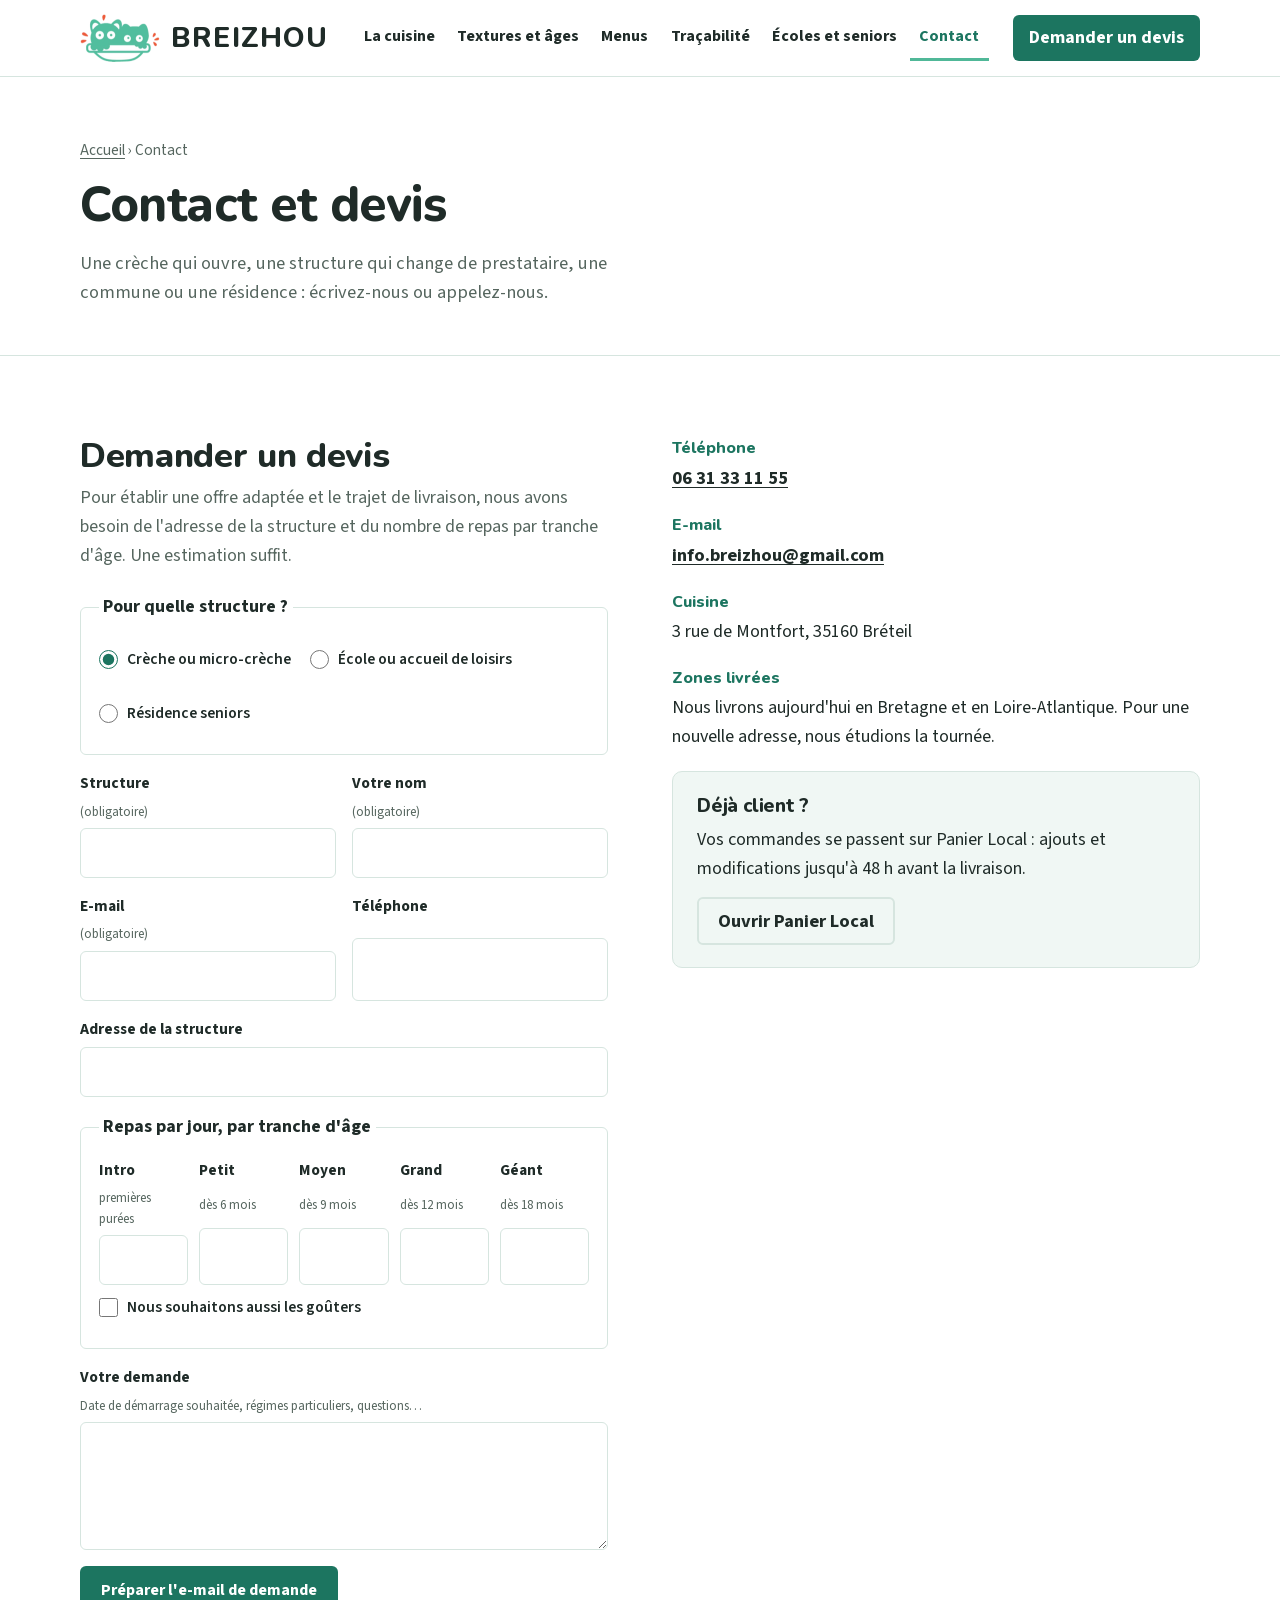
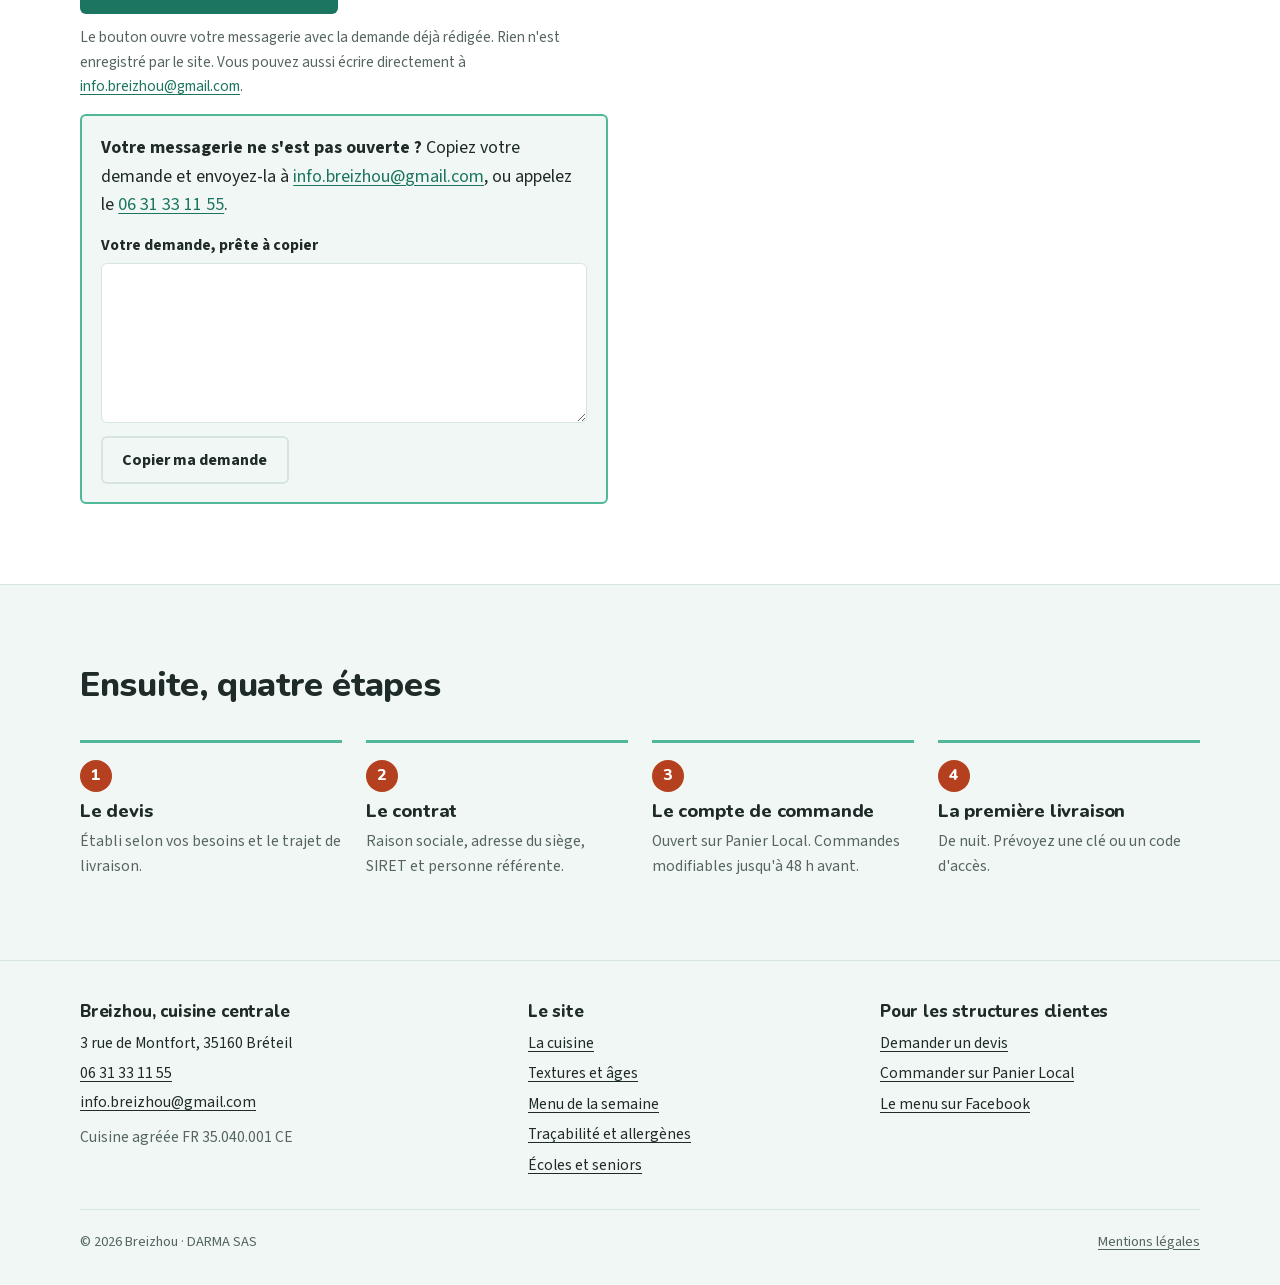
==== commit b1070e2f: "Refonte : logo en haute définition tiré des fichiers du Drive - en-tête : pictogramme seul (160 × 96" ====
--- a/contact/index.html
+++ b/contact/index.html
@@ -18,7 +18,8 @@
 <meta property="og:image:alt" content="Breizhou : des repas frais pour les crèches, cuisinés chaque jour à Bréteil">
 <meta name="twitter:card" content="summary_large_image">
 <meta name="theme-color" content="#1C7560">
-<link rel="icon" href="/assets/logo-breizhou.png">
+<link rel="icon" href="/assets/icone-64.png" sizes="64x64">
+<link rel="apple-touch-icon" href="/assets/icone-180.png">
 <link rel="preload" href="/assets/polices/sourcesans3.woff2" as="font" type="font/woff2" crossorigin>
 <link rel="preload" href="/assets/polices/nunito.woff2" as="font" type="font/woff2" crossorigin>
 <link rel="stylesheet" href="/assets/polices/polices.css">
@@ -32,7 +33,7 @@
 <header class="site-header">
   <div class="wrap nav">
     <a class="marque" href="/" aria-label="Breizhou, accueil">
-      <img src="/assets/logo-breizhou.png" width="52" height="52" alt="">
+      <img src="/assets/pictogramme.png" width="80" height="48" alt="">
       <span>Breizhou</span>
     </a>
     <nav class="menu-nav" id="menu" aria-label="Pages du site">
--- a/assets/site.css
+++ b/assets/site.css
@@ -20,6 +20,8 @@
   --etiquette:#FFFFFF;
   --pastille-fond:#B5401F;
   --pastille-texte:#FFFFFF;
+  --fond-logo:transparent;
+  --marge-logo:0;
   --ombre:0 14px 32px -20px rgba(20,45,38,.45);
   --titre:"Nunito","Trebuchet MS","Segoe UI",sans-serif;
   --texte:"Source Sans 3","Source Sans Pro",-apple-system,"Segoe UI",Roboto,Arial,sans-serif;
@@ -44,6 +46,8 @@
     --etiquette:#FBFBF8;
     --pastille-fond:#F49A80;
     --pastille-texte:#1B1210;
+    --fond-logo:#FFFFFF;
+    --marge-logo:3px 5px;
     --ombre:0 14px 32px -20px rgba(0,0,0,.8);
   }
 }
@@ -64,6 +68,8 @@
   --etiquette:#FBFBF8;
   --pastille-fond:#F49A80;
   --pastille-texte:#1B1210;
+  --fond-logo:#FFFFFF;
+  --marge-logo:3px 5px;
   --ombre:0 14px 32px -20px rgba(0,0,0,.8);
 }
 
@@ -101,7 +107,7 @@
 .site-header{position:sticky;top:0;z-index:20;background:var(--fond);border-bottom:1px solid var(--trait)}
 .nav{display:flex;align-items:center;gap:1.5rem;min-height:76px}
 .marque{display:flex;align-items:center;gap:.7rem;text-decoration:none;color:var(--encre);flex-shrink:0}
-.marque img{width:52px;height:52px;border-radius:10px;background:#fff;border:1px solid var(--trait)}
+.marque img{width:auto;height:48px;border-radius:8px;background:var(--fond-logo);padding:var(--marge-logo)}
 .marque span{font-family:var(--titre);font-weight:800;font-size:1.75rem;letter-spacing:.04em;text-transform:uppercase}
 .menu-nav{margin-left:auto;min-width:0}
 .menu-nav ul{list-style:none;margin:0;padding:0;display:flex;align-items:center;gap:.2rem}
@@ -117,7 +123,7 @@
 @media (max-width:1180px){
   .nav{display:grid;grid-template-columns:minmax(0,1fr) auto;justify-content:space-between;align-items:center;gap:0 .8rem;min-height:0;padding-top:.6rem}
   .marque{gap:.5rem;min-width:0}
-  .marque img{width:40px;height:40px}
+  .marque img{height:38px}
   .marque span{font-size:clamp(1.1rem,5.2vw,1.45rem)}
   .btn-devis{justify-self:end;min-height:40px;padding:.4rem .7rem;font-size:clamp(.85rem,3.9vw,.95rem)}
   .menu-nav{grid-column:1/-1;grid-row:2;margin:.5rem 0 0;position:relative;contain:inline-size}
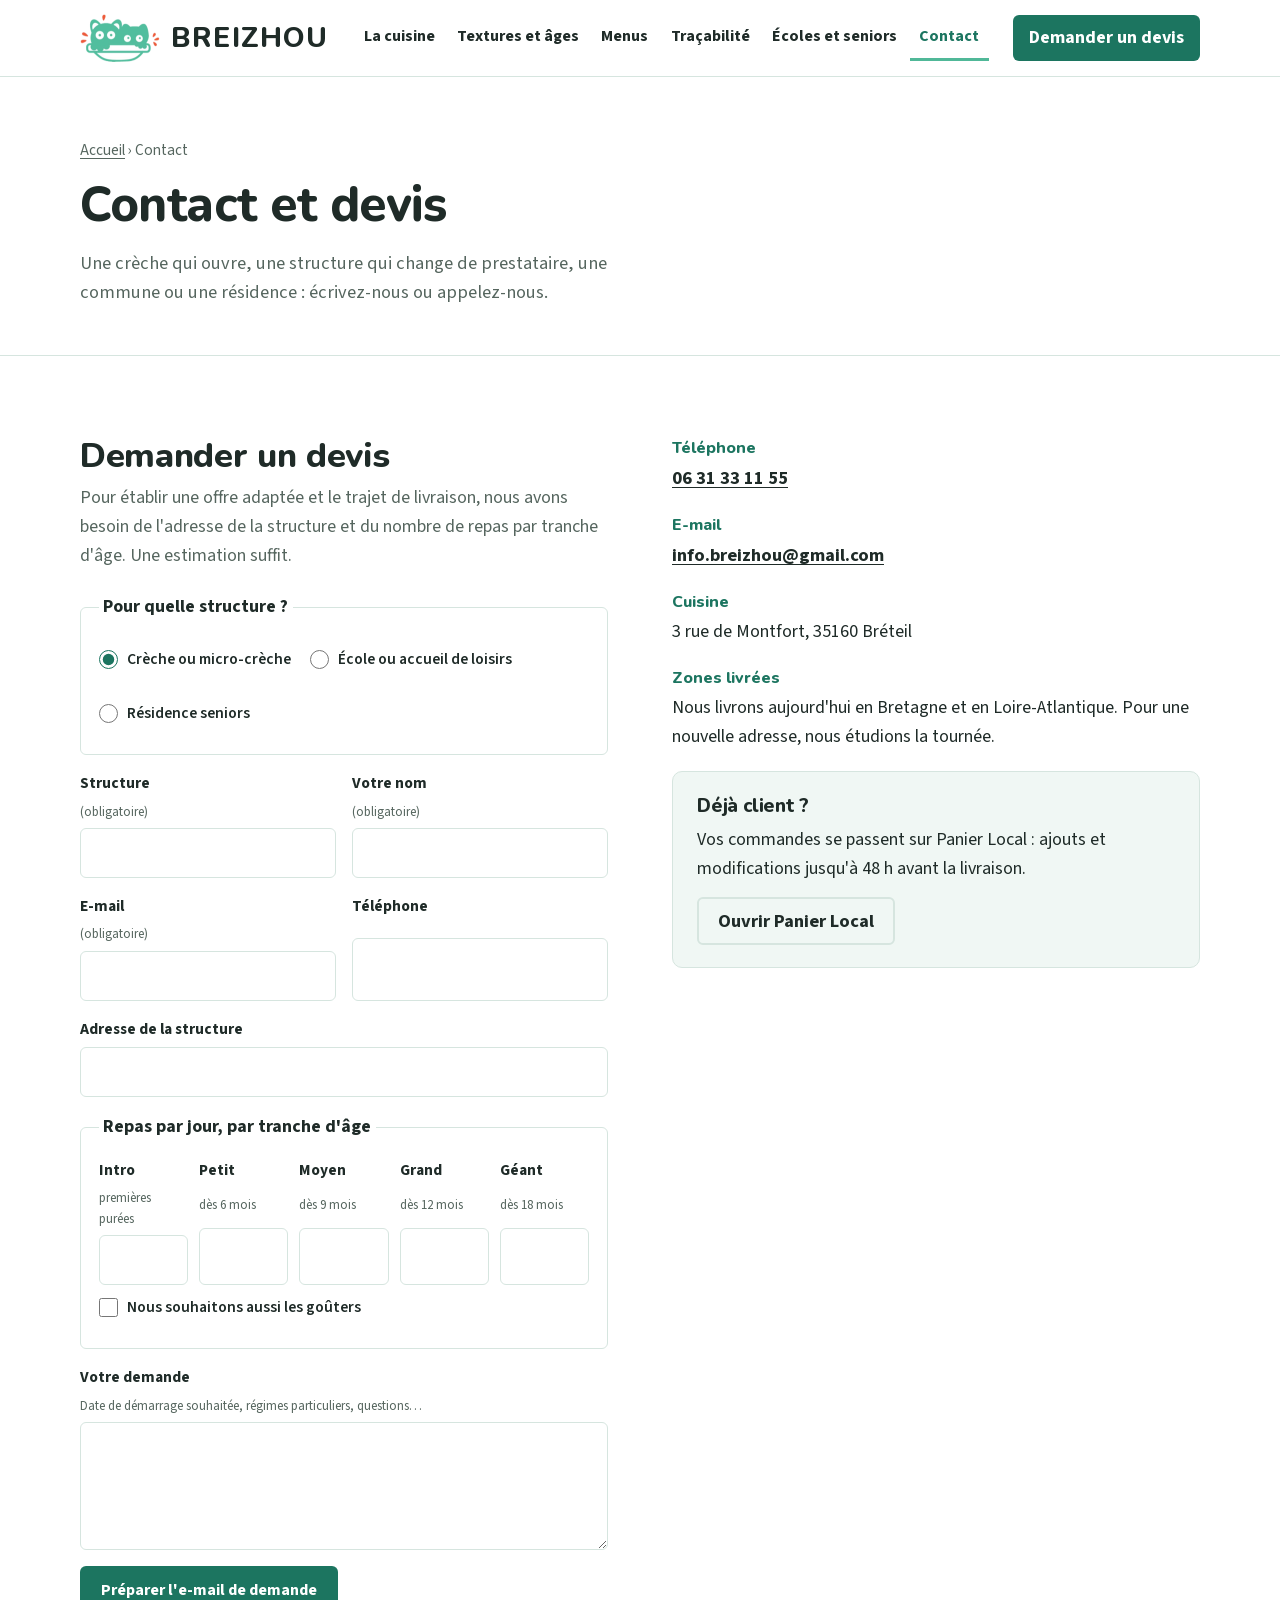
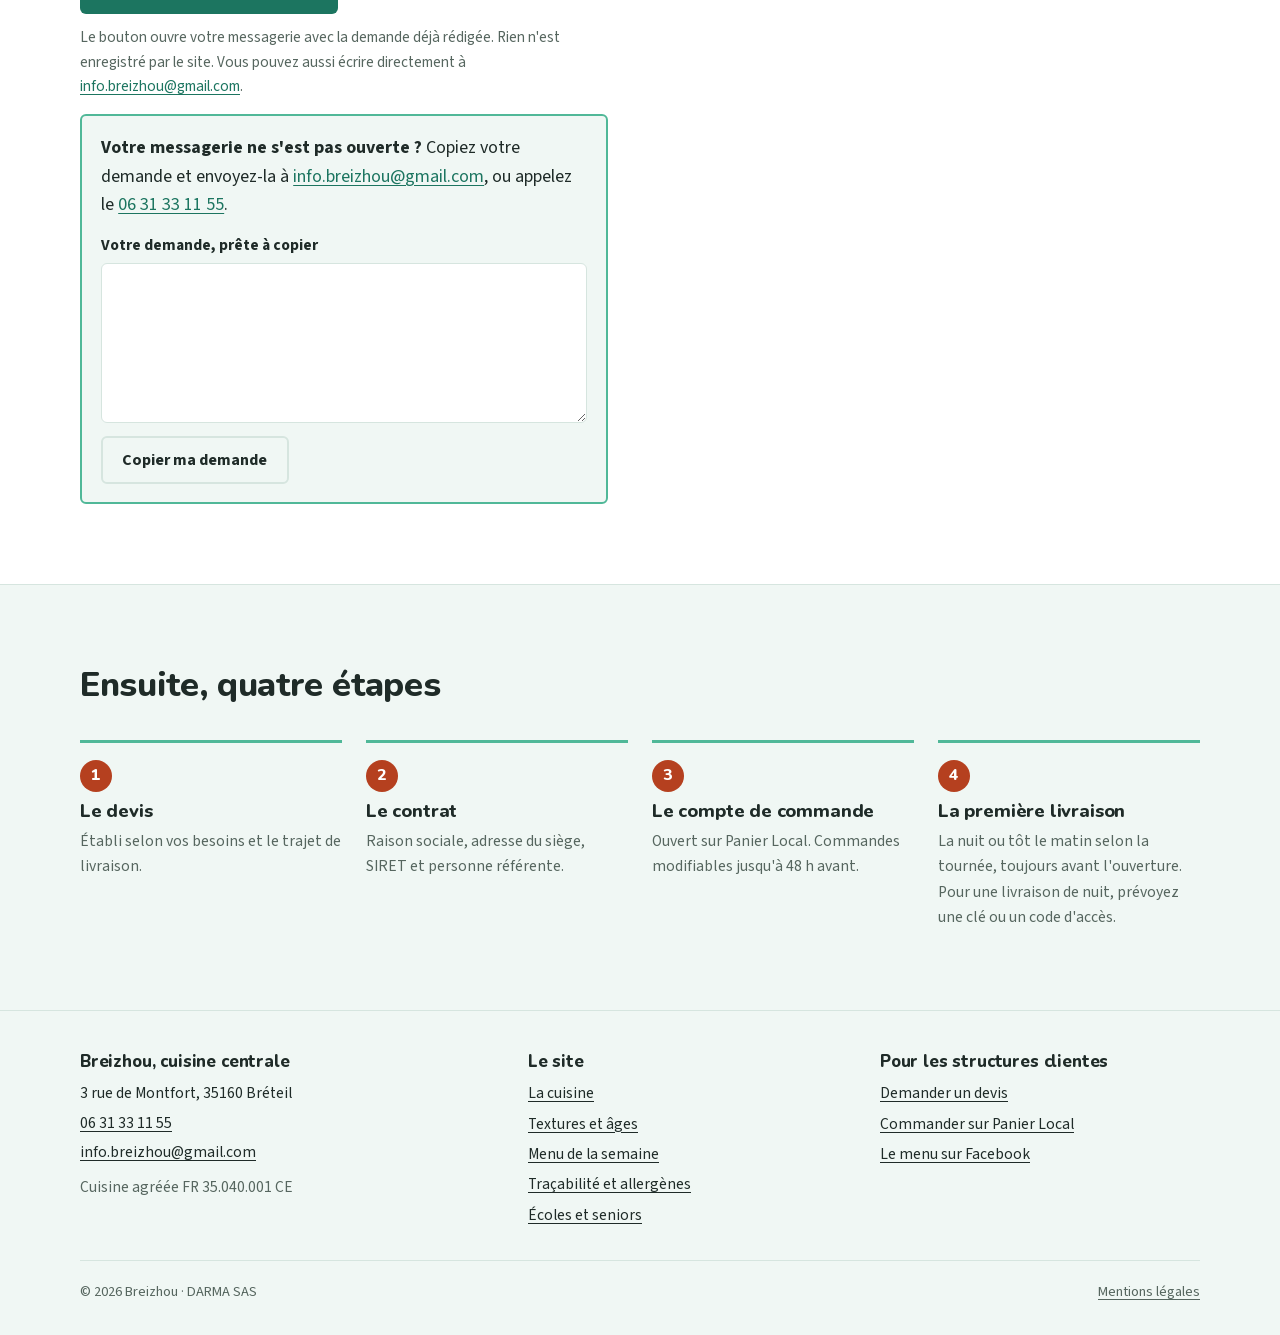
==== commit 2d2d5557: "Refonte : heure de livraison tranchée par Gaëtan — « la nuit ou tôt le matin selon la tournée, toujo" ====
--- a/contact/index.html
+++ b/contact/index.html
@@ -143,7 +143,7 @@
       <li><h3>Le devis</h3><p>Établi selon vos besoins et le trajet de livraison.</p></li>
       <li><h3>Le contrat</h3><p>Raison sociale, adresse du siège, SIRET et personne référente.</p></li>
       <li><h3>Le compte de commande</h3><p>Ouvert sur Panier Local. Commandes modifiables jusqu'à 48 h avant.</p></li>
-      <li><h3>La première livraison</h3><p>De nuit. Prévoyez une clé ou un code d'accès.</p></li>
+      <li><h3>La première livraison</h3><p>La nuit ou tôt le matin selon la tournée, toujours avant l'ouverture. Pour une livraison de nuit, prévoyez une clé ou un code d'accès.</p></li>
     </ol>
   </div>
 </section>
